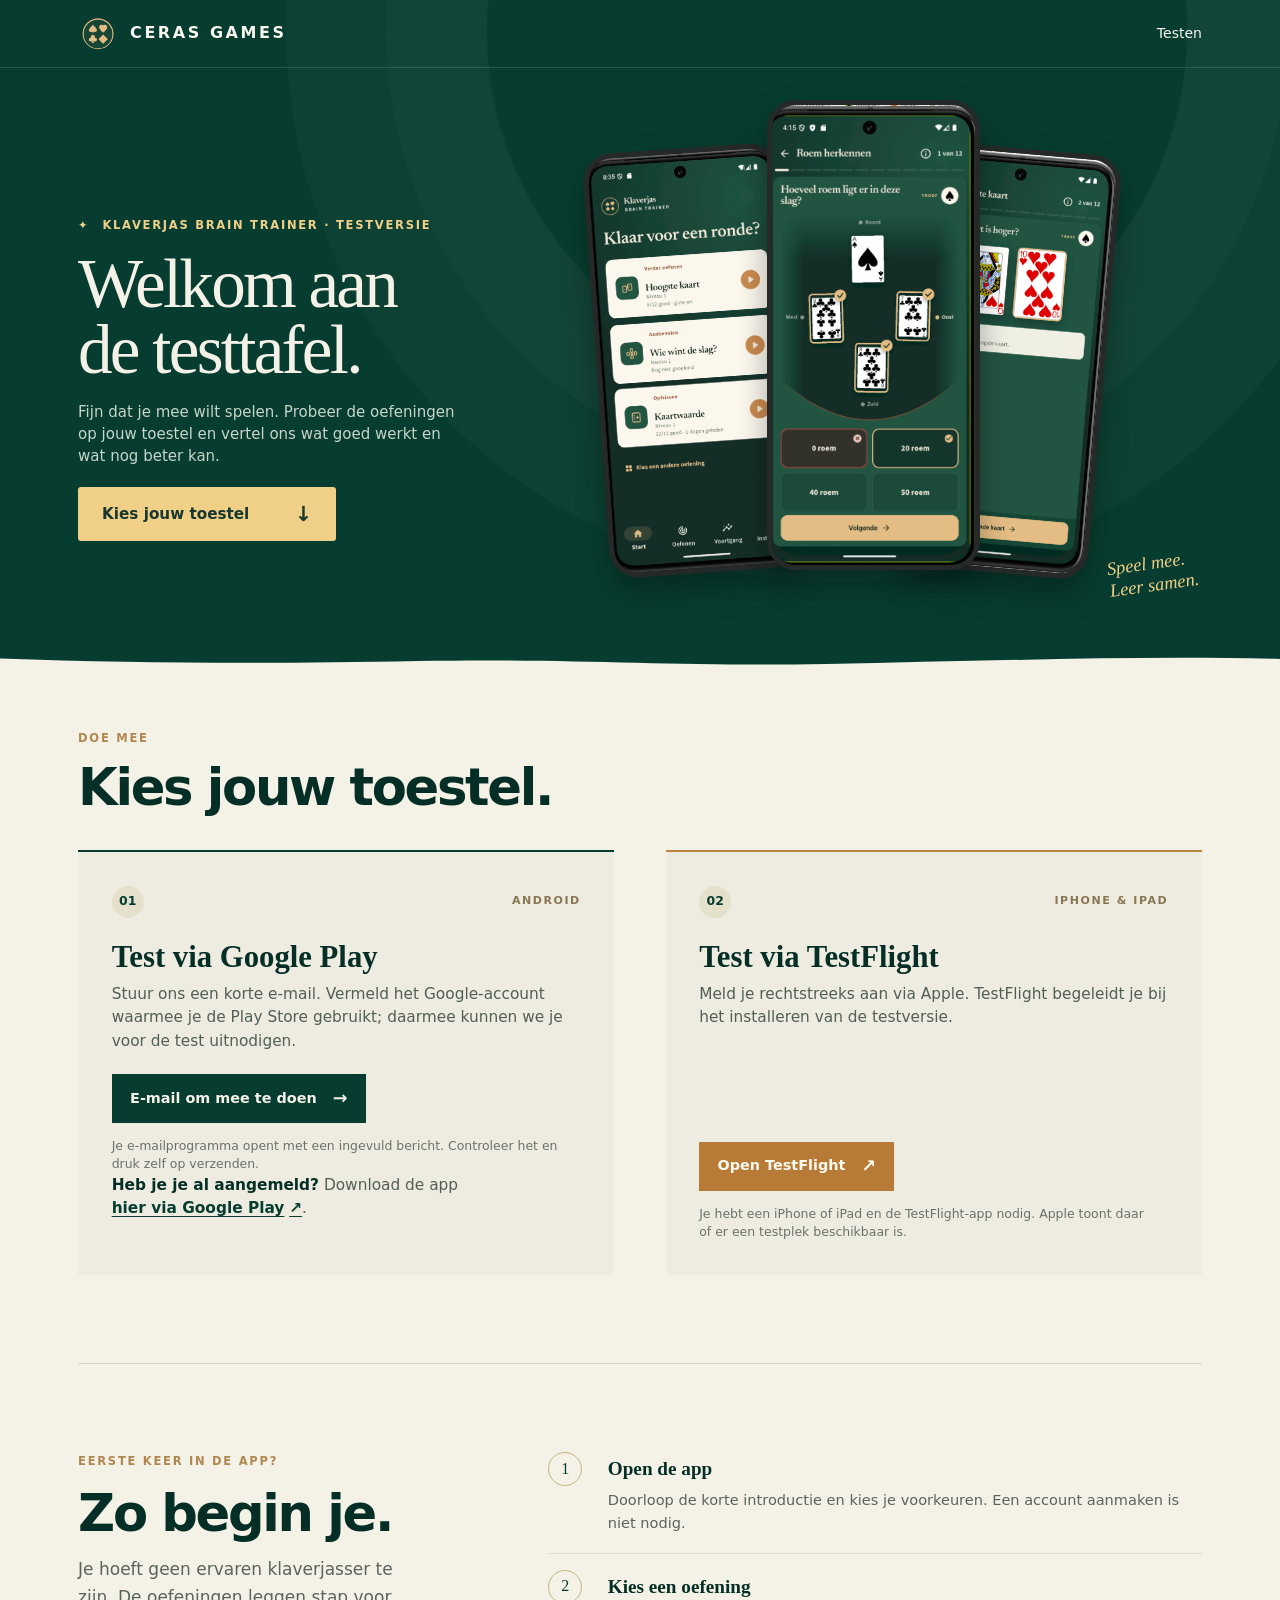
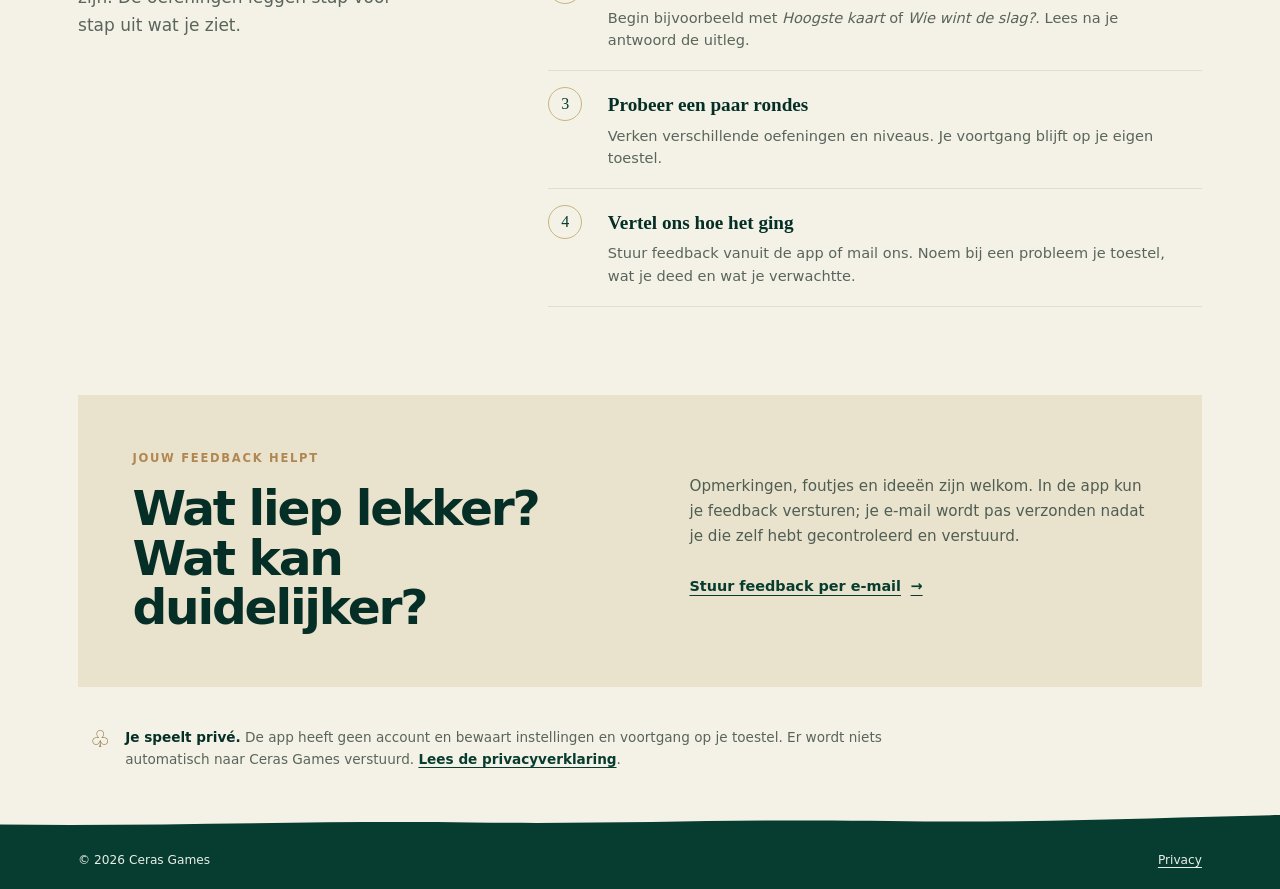
==== testen/index.html @ 7da85ebc "Remove dead Games links and blend header mark" ====
<!doctype html>
<html lang="nl">
  <head>
    <meta charset="utf-8">
    <meta name="viewport" content="width=device-width, initial-scale=1">
    <meta name="description" content="Welkom bij de test van Klaverjas Brain Trainer. Meld je aan voor Android via e-mail of doe mee via TestFlight op iPhone en iPad.">
    <meta name="theme-color" content="#073d30">
    <title>Test mee — Klaverjas Brain Trainer | Ceras Games</title>
    <link rel="icon" type="image/png" sizes="512x512" href="../assets/app-icon.png">
    <link rel="apple-touch-icon" href="../assets/app-icon.png">
    <link rel="stylesheet" href="../styles.css">
    <link rel="stylesheet" href="testen.css">
  </head>
  <body>
    <header class="header">
      <a class="brand" href="../index.html#top" aria-label="Ceras Games, home"><img src="../assets/app-icon.png" width="40" height="40" alt=""><span>CERAS GAMES</span></a>
      <nav aria-label="Hoofdnavigatie">
        <a href="../index.html#nieuws" hidden>Nieuws</a>
        <a href="index.html" aria-current="page">Testen</a>
      </nav>
    </header>
    <main class="tester-main">
      <section class="tester-hero" aria-labelledby="test-title">
        <div class="tester-hero-copy">
          <p class="tester-kicker"><span aria-hidden="true">✦</span> KLAVERJAS BRAIN TRAINER · TESTVERSIE</p>
          <h1 id="test-title">Welkom aan<br>de testtafel.</h1>
          <p class="tester-lead">Fijn dat je mee wilt spelen. Probeer de oefeningen op jouw toestel en vertel ons wat goed werkt en wat nog beter kan.</p>
          <a class="tester-scroll" href="#aanmelden">Kies jouw toestel <span aria-hidden="true">↓</span></a>
        </div>
        <div class="tester-art" aria-hidden="true">
          <figure class="tester-screen tester-screen-start"><img src="../assets/klaverjas-startscherm.png" alt=""></figure>
          <figure class="tester-screen tester-screen-cards"><img src="../assets/klaverjas-kaartoefening.png" alt=""></figure>
          <figure class="tester-screen tester-screen-quiz"><img src="../assets/klaverjas-oefening.png" alt=""></figure>
          <p class="tester-note">Speel mee.<br>Leer samen.</p>
        </div>
      </section>

      <section class="tester-join" id="aanmelden" aria-labelledby="join-title">
        <div class="tester-section-heading">
          <p class="tester-eyebrow">DOE MEE</p>
          <h2 id="join-title">Kies jouw toestel.</h2>
        </div>
        <div class="join-options">
          <article class="join-option android-option">
            <div class="option-topline"><span class="option-index">01</span><span class="option-platform">ANDROID</span></div>
            <h3>Test via Google Play</h3>
            <p>Stuur ons een korte e-mail. Vermeld het Google-account waarmee je de Play Store gebruikt; daarmee kunnen we je voor de test uitnodigen.</p>
            <a class="option-button" href="mailto:info@cerasgames.com?subject=Aanmelden%20Android-test%20Klaverjas%20Brain%20Trainer&amp;body=Hoi%20Ceras%20Games%2C%0D%0A%0D%0AIk%20wil%20me%20aanmelden%20voor%20de%20Android-test%20van%20Klaverjas%20Brain%20Trainer.%0D%0A%0D%0AE-mailadres%20van%20mijn%20Google%20Play-account%3A%20%0D%0AToestel%20(optioneel)%3A%20%0D%0A%0D%0AGroet%2C">E-mail om mee te doen <span aria-hidden="true">→</span></a>
            <p class="option-footnote">Je e-mailprogramma opent met een ingevuld bericht. Controleer het en druk zelf op verzenden.</p>
            <p class="option-download"><strong>Heb je je al aangemeld?</strong> Download de app <a href="https://play.google.com/store/apps/details?id=com.cerasgames.klaverjasbraintrainer" target="_blank" rel="noopener noreferrer">hier via Google Play <span aria-hidden="true">↗</span></a>.</p>
          </article>
          <article class="join-option apple-option">
            <div class="option-topline"><span class="option-index">02</span><span class="option-platform">IPHONE &amp; IPAD</span></div>
            <h3>Test via TestFlight</h3>
            <p>Meld je rechtstreeks aan via Apple. TestFlight begeleidt je bij het installeren van de testversie.</p>
            <a class="option-button" href="https://testflight.apple.com/join/pzFWkw8M" target="_blank" rel="noopener noreferrer">Open TestFlight <span aria-hidden="true">↗</span></a>
            <p class="option-footnote">Je hebt een iPhone of iPad en de TestFlight-app nodig. Apple toont daar of er een testplek beschikbaar is.</p>
          </article>
        </div>
      </section>

      <section class="tester-onboarding" aria-labelledby="onboarding-title">
        <div class="onboarding-intro">
          <p class="tester-eyebrow">EERSTE KEER IN DE APP?</p>
          <h2 id="onboarding-title">Zo begin je.</h2>
          <p>Je hoeft geen ervaren klaverjasser te zijn. De oefeningen leggen stap voor stap uit wat je ziet.</p>
        </div>
        <ol class="onboarding-steps">
          <li><span>1</span><div><h3>Open de app</h3><p>Doorloop de korte introductie en kies je voorkeuren. Een account aanmaken is niet nodig.</p></div></li>
          <li><span>2</span><div><h3>Kies een oefening</h3><p>Begin bijvoorbeeld met <em>Hoogste kaart</em> of <em>Wie wint de slag?</em>. Lees na je antwoord de uitleg.</p></div></li>
          <li><span>3</span><div><h3>Probeer een paar rondes</h3><p>Verken verschillende oefeningen en niveaus. Je voortgang blijft op je eigen toestel.</p></div></li>
          <li><span>4</span><div><h3>Vertel ons hoe het ging</h3><p>Stuur feedback vanuit de app of mail ons. Noem bij een probleem je toestel, wat je deed en wat je verwachtte.</p></div></li>
        </ol>
      </section>

      <section class="tester-feedback" aria-labelledby="feedback-title">
        <div>
          <p class="tester-eyebrow">JOUW FEEDBACK HELPT</p>
          <h2 id="feedback-title">Wat liep lekker?<br>Wat kan duidelijker?</h2>
        </div>
        <div class="feedback-copy">
          <p>Opmerkingen, foutjes en ideeën zijn welkom. In de app kun je feedback versturen; je e-mail wordt pas verzonden nadat je die zelf hebt gecontroleerd en verstuurd.</p>
          <a class="feedback-link" href="mailto:info@cerasgames.com?subject=Feedback%20test%20Klaverjas%20Brain%20Trainer&amp;body=Hoi%20Ceras%20Games%2C%0D%0A%0D%0AIk%20heb%20de%20testversie%20geprobeerd.%0D%0A%0D%0ADit%20ging%20goed%3A%20%0D%0ADit%20kan%20duidelijker%3A%20%0D%0AToestel%20en%20versie%20(optioneel)%3A%20%0D%0A%0D%0AGroet%2C">Stuur feedback per e-mail <span aria-hidden="true">→</span></a>
        </div>
      </section>

      <aside class="tester-privacy">
        <span aria-hidden="true">♧</span>
        <p><strong>Je speelt privé.</strong> De app heeft geen account en bewaart instellingen en voortgang op je toestel. Er wordt niets automatisch naar Ceras Games verstuurd. <a href="../privacy.html">Lees de privacyverklaring</a>.</p>
      </aside>
    </main>
    <footer><p>© <span id="year">2026</span> Ceras Games</p><a href="../privacy.html">Privacy</a></footer>
    <script>document.getElementById('year').textContent = new Date().getFullYear();</script>
  </body>
</html>
---- styles.css ----
:root {
  color-scheme: light;
  --ink: #192820;
  --green: #244d3b;
  --paper: #f7f6f0;
  --surface: #efeee6;
  --line: #d8d9cf;
  --content: 1100px;
  --gutter: clamp(1.25rem, 5vw, 3rem);
}
* { box-sizing: border-box; }
html { scroll-behavior: smooth; scroll-padding-top: 2rem; }
body { margin: 0; background: var(--paper); color: var(--ink); font-family: "Aptos", "Segoe UI", system-ui, sans-serif; font-size: 17px; line-height: 1.65; -webkit-font-smoothing: antialiased; }
a { color: inherit; }
a:focus-visible { outline: 2px solid var(--green); outline-offset: 5px; border-radius: 2px; }
.site-header, main, footer { width: min(100%, var(--content)); margin-inline: auto; padding-inline: var(--gutter); }
.site-nav { min-height: 76px; display: flex; align-items: center; justify-content: space-between; gap: 1rem; border-bottom: 1px solid var(--line); }
.wordmark { color: var(--green); font-size: .84rem; font-weight: 750; letter-spacing: .16em; text-decoration: none; white-space: nowrap; }
.nav-links { display: flex; align-items: center; gap: clamp(1.2rem, 4vw, 2.5rem); }
.nav-link { color: var(--ink); font-size: .93rem; font-weight: 550; text-decoration: none; text-underline-offset: .3em; }
.nav-link:hover, footer a:hover { color: var(--green); text-decoration: underline; }
.game { min-height: 590px; display: grid; grid-template-columns: minmax(0, .9fr) minmax(320px, 1.1fr); align-items: center; gap: clamp(2.5rem, 7vw, 5.5rem); padding-block: clamp(4rem, 8vw, 6.5rem); border-bottom: 1px solid var(--line); }
.game-copy { max-width: 490px; }
.game-kicker, .status, footer, .outlook > p { font-size: .76rem; font-weight: 700; letter-spacing: .09em; }
.game-kicker { margin: 0 0 1.2rem; color: var(--green); text-transform: uppercase; }
.intro { margin: 0 0 1.25rem; color: var(--green); text-transform: uppercase; }
h1, h2 { margin: 0; font-weight: 560; line-height: 1.03; letter-spacing: -.035em; text-wrap: balance; }
h1 { max-width: 12ch; font-size: clamp(3rem, 5.9vw, 5.2rem); }
.lead { max-width: 39rem; margin: 1.65rem 0 1.5rem; font-size: clamp(1.05rem, 1.7vw, 1.2rem); line-height: 1.7; }
.game-lead { max-width: 31rem; margin: 1.45rem 0 1rem; font-size: clamp(1.08rem, 1.7vw, 1.25rem); line-height: 1.6; }
.text-link, .game-link { display: inline-flex; align-items: center; gap: .55rem; min-height: 44px; color: var(--green); font-weight: 650; text-decoration-thickness: 1px; text-underline-offset: .3em; }
.text-link span, .game-link span { font-size: 1.2em; transition: transform .18s ease; }
.text-link:hover span, .game-link:hover span { transform: translateX(3px); }
.suits { position: relative; width: min(100%, 280px); aspect-ratio: 1; justify-self: end; }
.suits span { position: absolute; color: var(--green); font-size: clamp(4rem, 8vw, 6.4rem); line-height: 1; }
.suits span:nth-child(1) { top: 7%; left: 8%; transform: rotate(-12deg); }
.suits span:nth-child(2) { top: 18%; right: 5%; color: #9b5b53; transform: rotate(9deg); }
.suits span:nth-child(3) { bottom: 9%; left: 21%; transform: rotate(8deg); }
.suits span:nth-child(4) { right: 13%; bottom: 4%; color: #9b5b53; transform: rotate(-10deg); }
.game .status { max-width: 38rem; margin: 0; color: #4c5b50; font-weight: 500; letter-spacing: 0; line-height: 1.65; }
.game-link { margin-top: .4rem; font-size: .95rem; }
.app-placeholder { position: relative; display: grid; min-height: 390px; place-content: center; justify-items: center; gap: 1rem; margin: 0; overflow: hidden; border: 1px solid #d1d7cd; background: #eeeee6; text-align: center; }
.app-placeholder::before { position: absolute; inset: 14px; border: 1px solid #dfe1d8; content: ""; pointer-events: none; }
.placeholder-mark { color: var(--green); font-size: 3rem; line-height: 1; }
.app-placeholder figcaption { display: grid; gap: .2rem; font-size: 1rem; font-weight: 650; }
.placeholder-caption { color: #59655c; font-size: .85rem; font-weight: 450; }
.studio { display: grid; grid-template-columns: minmax(140px, .6fr) minmax(0, 1.4fr); gap: 2rem; align-items: baseline; padding-block: clamp(3.5rem, 7vw, 5.5rem); border-bottom: 1px solid var(--line); }
.studio h2 { color: var(--green); font-size: 1rem; letter-spacing: .08em; }
.studio p { max-width: 44rem; margin: 0; }
.outlook { max-width: 700px; padding-block: clamp(4.5rem, 10vw, 7.5rem); }
.outlook > p { margin: 0 0 .9rem; color: var(--green); }
.outlook h2 { font-size: clamp(2.3rem, 5vw, 4.2rem); }
.test-page { min-height: min(70svh, 620px); display: flex; flex-direction: column; align-items: flex-start; justify-content: center; padding-block: clamp(5rem, 12vw, 8rem); }
.test-page h1 { max-width: 12ch; }
.test-page .lead { max-width: 39rem; }
footer { display: flex; justify-content: space-between; gap: 1rem; padding-block: 1.25rem; border-top: 1px solid var(--line); color: #596158; font-size: .78rem; }
footer p { margin: 0; }
footer a { text-underline-offset: .25em; }
@media (max-width: 720px) {
  .site-nav { min-height: 68px; }
  .game { min-height: auto; grid-template-columns: 1fr; gap: 2.25rem; padding-block: 3.5rem; }
  h1 { font-size: clamp(2.8rem, 11vw, 4.4rem); }
  .app-placeholder { min-height: min(72vw, 340px); }
  .studio { grid-template-columns: 1fr; gap: .75rem; }
}
@media (max-width: 390px) {
  body { font-size: 16px; }
  .site-nav { align-items: center; }
  .wordmark { font-size: .75rem; letter-spacing: .12em; }
  .nav-links { gap: 1rem; }
  .game { padding-block: 3rem; }
  h1 { font-size: clamp(2.55rem, 12vw, 3.35rem); }
}
@media (prefers-reduced-motion: reduce) {
  *, *::before, *::after { scroll-behavior: auto !important; transition-duration: .01ms !important; }
}
/* Supporting pages */
.privacy-page {
  max-width: 800px;
  padding-block: clamp(3.5rem, 8vw, 6rem) clamp(4rem, 8vw, 6rem);
}
.privacy-page h1 { max-width: none; font-size: clamp(3rem, 7vw, 5rem); }
.privacy-intro { max-width: 42rem; margin: 1.5rem 0 0; font-size: 1.12rem; }
.privacy-page section { margin-top: clamp(2.5rem, 6vw, 4rem); }
.privacy-page h2 { margin-bottom: .8rem; font-size: clamp(1.55rem, 3.5vw, 2rem); }
.privacy-page section p { max-width: 42rem; margin: .7rem 0; }
.notice { max-width: 42rem; margin-top: 2rem; padding: 1rem 1.2rem; border: 1px solid var(--line); border-radius: 4px; background: var(--surface); font-size: .95rem; }
.privacy-updated { color: #596158; font-size: .9rem; }

/* Game-first homepage */
:root { color-scheme: light; --forest: #073d30; --forest-deep: #052f26; --cream: #f3efdf; --gold: #e7bd78; --muted: #c5d3c8; --gutter: clamp(1.25rem, 5vw, 5.5rem); }
body { background: var(--cream); color: var(--forest-deep); }
.site-header { position: absolute; z-index: 5; inset: 0 0 auto; width: 100%; max-width: none; padding-inline: var(--gutter); color: var(--cream); }
main { width: 100%; max-width: none; padding-inline: 0; }
.site-nav { height: 76px; min-height: 0; border: 0; border-bottom: 1px solid rgb(243 239 223 / 14%); }
.wordmark { display: inline-flex; align-items: center; gap: .72rem; color: var(--cream); font-size: .86rem; font-weight: 760; letter-spacing: .13em; text-decoration: none; white-space: nowrap; }
.wordmark img { display: block; width: 44px; height: 44px; flex: 0 0 auto; border-radius: 11px; }
.nav-links { display: flex; align-items: center; gap: clamp(1.25rem, 2.8vw, 2.5rem); }
.nav-link { color: var(--cream); font-size: .81rem; font-weight: 650; letter-spacing: .04em; transition: color .18s ease; }
.nav-link:hover { color: var(--gold); text-decoration: none; }
.home a:focus-visible { outline-color: var(--gold); }
.game { position: relative; width: 100%; max-width: none; min-height: min(850px, 100svh); grid-template-columns: minmax(0, 1.3fr) minmax(335px, .7fr); align-items: end; gap: 0; overflow: hidden; padding: 6.2rem var(--gutter) 4.25rem; border: 0; background: var(--forest); color: var(--cream); clip-path: polygon(0 0, 100% 0, 100% calc(100% - 18px), 0 100%); }
.game::before { position: absolute; inset: auto -6% -31% 28%; height: 72%; border: 1px solid rgb(231 189 120 / 12%); border-radius: 50%; content: ""; pointer-events: none; }
.game-art { position: relative; z-index: 1; align-self: center; justify-self: start; width: min(67vw, 890px); height: min(76svh, 700px); min-height: 500px; margin-left: clamp(-6rem, -5vw, -2rem); }
.screen { position: absolute; margin: 0; overflow: hidden; border-radius: 30px; box-shadow: 0 30px 75px rgb(0 0 0 / 28%); }
.screen img { display: block; width: 100%; height: auto; mix-blend-mode: multiply; }
.screen-home { z-index: 1; width: 37%; left: 0; top: 12%; transform: rotate(-7deg); }
.screen-cards { z-index: 2; width: 38%; right: 14%; top: 7%; transform: rotate(6deg); }
.screen-quiz { z-index: 3; width: 41%; left: 28%; top: 0; transform: rotate(-1deg); }
.game-copy { position: relative; z-index: 2; align-self: center; max-width: 470px; padding-bottom: 0; transform: translateY(1.25rem); }
h1, h2 { margin: 0; font-weight: 560; line-height: 1.02; letter-spacing: -.045em; text-wrap: balance; }
h1 { max-width: none; font-size: clamp(3rem, 4.8vw, 4.75rem); line-height: 1.04; }
.game-lead { max-width: 24rem; margin: 1rem 0 1.4rem; color: var(--muted); font-size: clamp(1.08rem, 1.8vw, 1.35rem); line-height: 1.5; }
.game-link { min-height: 54px; display: inline-flex; align-items: center; gap: 1.35rem; margin-top: 0; padding: 0 1.45rem; background: var(--gold); color: var(--forest-deep); font-size: .95rem; font-weight: 720; text-decoration: none; transition: background-color .2s, gap .2s; }
.game-link:hover { gap: 1.75rem; background: #f1ce91; }
.game-link span { font-size: 1.3rem; }
.game .status { max-width: 28rem; margin: 1.1rem 0 0; color: #adbfaf; font-size: .8rem; font-weight: 450; letter-spacing: 0; line-height: 1.55; }
.studio { max-width: 1120px; grid-template-columns: minmax(0, .3fr) minmax(0, .7fr); gap: clamp(2.25rem, 5vw, 4rem); align-items: start; margin-inline: auto; padding: 76px var(--gutter) 80px; border: 0; background: var(--cream); }
.studio-wordmark { padding-top: .15rem; color: var(--forest-deep); font-size: 1.12rem; font-weight: 760; letter-spacing: .12em; }
.studio-copy { max-width: 44rem; }
.studio-copy > p { margin: 0; color: #52645a; font-size: 1.02rem; line-height: 1.55; }
.studio-copy > .studio-outlook { margin-top: .65rem; color: #7a837b; font-size: .84rem; line-height: 1.5; }
.news { background: #eae4d2; }
.news-inner { max-width: 1120px; margin-inline: auto; padding: 3.8rem var(--gutter) 4.2rem; }
.news h2 { margin-bottom: 1.8rem; color: var(--forest-deep); font-size: clamp(2rem, 3.2vw, 2.8rem); letter-spacing: -.04em; }
.news-grid { display: grid; grid-template-columns: repeat(3, minmax(0, 1fr)); gap: clamp(1.25rem, 2.6vw, 2.25rem); }
.news-item { min-width: 0; }
.news-item img { display: block; width: 100%; height: clamp(190px, 20vw, 240px); margin-bottom: 1rem; border-radius: 10px; object-fit: cover; object-position: center 48%; }
.news-type { margin: 0 0 .45rem; color: #8d6332; font-size: .68rem; font-weight: 720; letter-spacing: .12em; text-transform: uppercase; }
.news-item h3 { margin: 0; color: var(--forest-deep); font-size: clamp(1.2rem, 1.7vw, 1.45rem); line-height: 1.15; letter-spacing: -.025em; }
.news-item > p:last-child { max-width: 34ch; margin: .5rem 0 0; color: #52645a; font-size: .91rem; line-height: 1.5; }
footer { width: 100%; max-width: none; padding: .8rem var(--gutter); border: 0; border-top: 1px solid #d1ccbb; background: #eae4d2; color: #52645a; font-size: .76rem; font-weight: 500; letter-spacing: 0; }
footer p { margin: 0; }
.footer-links { display: flex; align-items: center; gap: 1.35rem; }
.footer-links a { color: inherit; font-weight: 500; text-decoration: none; text-underline-offset: .25em; transition: color .18s ease; }
.footer-links a:hover { color: var(--forest-deep); text-decoration: underline; }
@media (min-width: 1600px) { .game { padding-inline: max(var(--gutter), calc((100vw - 1440px) / 2)); } }
@media (max-width: 900px) {
  .site-nav { height: 66px; min-height: 0; }
  .game { min-height: auto; grid-template-columns: 1fr; align-items: start; gap: 0; padding: 5.2rem 0 1.8rem; }
  .game-copy { order: 0; width: 100%; max-width: 580px; justify-self: center; padding: .35rem var(--gutter) 0; transform: none; }
  h1 { font-size: clamp(2.8rem, 9.8vw, 4.25rem); }
  .game-lead { margin: .7rem 0 1rem; }
  .game .status { max-width: 33rem; margin-top: .8rem; }
  .game-art { order: 1; width: min(100%, 580px); height: min(105vw, 550px); min-height: 350px; margin: .5rem auto 0; transform: none; }
  .screen { border-radius: 22px; box-shadow: 0 19px 44px rgb(0 0 0 / 30%); }
  .screen-home { width: 39%; left: 1%; top: 10%; }
  .screen-cards { width: 39%; right: 1%; top: 8%; }
  .screen-quiz { width: 44%; left: 28%; top: 0; }
  .studio { grid-template-columns: 1fr; gap: .8rem; padding-block: 2.6rem 2.2rem; }
  .studio-wordmark { font-size: 1rem; }
  .news-inner { padding-block: 2.8rem 3rem; }
  .news h2 { margin-bottom: 1.35rem; }
  .news-grid { grid-template-columns: 1fr; gap: 1.3rem; }
  .news-item { display: grid; grid-template-columns: minmax(100px, .72fr) minmax(0, 1fr); column-gap: 1rem; align-content: center; row-gap: .3rem; }
  .news-item img { grid-column: 1; grid-row: 1 / span 3; width: 100%; height: 112px; aspect-ratio: 1; margin: 0; border-radius: 8px; }
  .news-type, .news-item h3, .news-item > p:last-child { grid-column: 2; }
  .news-item h3 { font-size: 1.15rem; }
  .news-item > p:last-child { margin-top: .15rem; font-size: .85rem; }
  .game::before { inset: auto -25% -10% 0; height: 47%; }
}
@media (max-width: 390px) {
  .wordmark { gap: .55rem; font-size: .73rem; letter-spacing: .1em; }
  .wordmark img { width: 36px; height: 36px; border-radius: 9px; }
  .nav-links { gap: 1rem; }
  .nav-link { font-size: .75rem; }
  .game-art { min-height: 320px; }
  .screen { border-radius: 17px; }
  h1 { font-size: clamp(2.55rem, 10vw, 3rem); }
}
body:not(.home) .site-header { position: relative; background: var(--cream); color: var(--forest-deep); }
body:not(.home) .site-nav { border-color: #d7d8cc; }
body:not(.home) .wordmark, body:not(.home) .nav-link { color: var(--forest-deep); }
body:not(.home) main { max-width: 1100px; margin-inline: auto; padding-inline: var(--gutter); }
body:not(.home) footer { background: var(--cream); }
---- testen/testen.css ----
:root {
  --test-green: #073d30;
  --test-deep: #052f26;
  --test-cream: #f4f1e6;
  --test-paper: #f8f6ed;
  --test-gold: #f0cf87;
  --test-muted: #c7d4c9;
}

body:not(.home) .site-header { width: 100%; max-width: none; padding-inline: clamp(1.25rem, 5vw, 5.5rem); background: var(--test-green); color: var(--test-cream); }
body:not(.home) .site-nav { max-width: 1440px; margin-inline: auto; border-color: rgb(243 239 223 / 16%); }
body:not(.home) .wordmark, body:not(.home) .nav-link { color: var(--test-cream); }
body:not(.home) .nav-link[aria-current="page"] { color: var(--test-gold); }
body:not(.home) main.tester-main { max-width: 100%; padding: 0; }
.tester-hero { position: relative; display: grid; min-height: 540px; grid-template-columns: minmax(0, 1fr) minmax(280px, .8fr); align-items: center; overflow: hidden; padding: clamp(3.8rem, 8vw, 6.5rem) max(var(--gutter), calc((100vw - 1100px) / 2)); background: var(--test-green); color: var(--test-cream); }
.tester-hero::before { position: absolute; right: 5%; bottom: -64%; width: min(65vw, 760px); aspect-ratio: 1; border: 1px solid rgb(231 189 120 / 16%); border-radius: 50%; box-shadow: 0 0 0 45px rgb(231 189 120 / 3%), 0 0 0 110px rgb(231 189 120 / 2%); content: ""; }
.tester-hero-copy { position: relative; z-index: 2; max-width: 620px; }
.tester-kicker, .tester-eyebrow { margin: 0 0 1rem; color: #b18751; font-size: .72rem; font-weight: 750; letter-spacing: .15em; }
.tester-kicker { color: var(--test-gold); }
.tester-kicker span { margin-right: .45rem; }
.tester-hero h1 { max-width: none; font-size: clamp(3.5rem, 7vw, 6.2rem); line-height: .97; }
.tester-lead { max-width: 33rem; margin: 1.5rem 0 1.1rem; color: var(--test-muted); font-size: clamp(1.05rem, 1.7vw, 1.2rem); line-height: 1.6; }
.tester-scroll { display: inline-flex; min-height: 44px; align-items: center; gap: .7rem; color: var(--test-gold); font-size: .9rem; font-weight: 700; text-decoration: none; }
.tester-scroll span { display: grid; width: 27px; height: 27px; place-items: center; border: 1px solid rgb(231 189 120 / 50%); border-radius: 50%; transition: transform .2s ease; }
.tester-scroll:hover span { transform: translateY(3px); }
.tester-art { position: relative; z-index: 1; min-height: 345px; }
.tester-orbit { position: absolute; top: 50%; left: 48%; width: 300px; aspect-ratio: 1; border: 1px solid rgb(243 239 223 / 15%); border-radius: 50%; transform: translate(-50%, -50%); }
.orbit-two { width: 390px; border-color: rgb(231 189 120 / 13%); }
.tester-playing-card { position: absolute; top: 50%; left: 49%; display: flex; width: 150px; height: 218px; flex-direction: column; justify-content: space-between; padding: 16px; border: 1px solid rgb(7 61 48 / 18%); border-radius: 8px; background: var(--test-cream); box-shadow: 0 24px 55px rgb(0 0 0 / 24%); color: var(--test-green); }
.card-back { align-items: center; justify-content: center; background: #d8bd84; transform: translate(-65%, -44%) rotate(-15deg); }
.card-back::after { position: absolute; inset: 8px; border: 1px solid rgb(7 61 48 / 25%); border-radius: 4px; content: ""; }
.card-back span { font-size: 5rem; }
.card-front { z-index: 1; transform: translate(-25%, -56%) rotate(9deg); }
.card-front small { font-size: .47rem; font-weight: 800; letter-spacing: .15em; }
.card-front b { align-self: center; color: #a64539; font-size: 5rem; font-weight: 500; }
.card-front span { align-self: flex-end; color: #a64539; font-size: 1.5rem; transform: rotate(180deg); }
.tester-note { position: absolute; right: -1rem; bottom: 1.8rem; margin: 0; color: var(--test-gold); font-family: Georgia, serif; font-size: 1.15rem; font-style: italic; line-height: 1.2; transform: rotate(-8deg); }
.tester-join, .tester-onboarding, .tester-feedback, .tester-privacy { width: min(100% - 2 * var(--gutter), 1100px); margin-inline: auto; }
.tester-join { padding-block: clamp(3.5rem, 7vw, 5.5rem); }
.tester-section-heading { display: grid; grid-template-columns: minmax(0, .9fr) minmax(0, 1.1fr); column-gap: 3rem; align-items: end; }
.tester-section-heading .tester-eyebrow { grid-column: 1 / -1; margin-bottom: .8rem; }
.tester-section-heading h2, .onboarding-intro h2, .tester-feedback h2 { color: var(--test-deep); font-size: clamp(2.25rem, 4vw, 3.6rem); }
.tester-section-heading > p:last-child { max-width: 27rem; margin: 0 0 .25rem; color: #59655c; }
.join-options { display: grid; grid-template-columns: repeat(2, minmax(0, 1fr)); gap: clamp(1.5rem, 4vw, 4rem); margin-top: 2.3rem; }
.join-option { display: flex; min-height: 330px; flex-direction: column; align-items: flex-start; padding: clamp(1.4rem, 3vw, 2.1rem); border-top: 2px solid var(--test-green); background: #eeece1; }
.apple-option { border-color: #bb8544; }
.option-topline { display: flex; width: 100%; justify-content: space-between; align-items: center; color: #8a7654; font-size: .69rem; font-weight: 750; letter-spacing: .14em; }
.option-index { display: grid; width: 32px; height: 32px; place-items: center; border-radius: 50%; background: #e5e0cb; color: var(--test-green); font-size: .78rem; letter-spacing: 0; }
.join-option h3 { margin: 1.45rem 0 .5rem; color: var(--test-deep); font-family: Georgia, "Times New Roman", serif; font-size: clamp(1.45rem, 2.4vw, 2rem); line-height: 1.1; }
.join-option > p:not(.option-footnote) { max-width: 31rem; margin: 0 0 1.25rem; color: #515f55; font-size: .96rem; line-height: 1.55; }
.option-button { display: inline-flex; min-height: 49px; align-items: center; justify-content: space-between; gap: 1rem; margin-top: auto; padding: 0 1.15rem; background: var(--test-green); color: var(--test-cream); font-size: .9rem; font-weight: 720; text-decoration: none; transition: gap .2s ease, background .2s ease; }
.option-button:hover { gap: 1.4rem; background: var(--test-deep); }
.apple-option .option-button { background: #b77b37; color: #fffaf0; }
.option-button span { font-size: 1.1rem; }
.option-footnote { max-width: 28rem; margin: .9rem 0 0; color: #69736a; font-size: .78rem; line-height: 1.45; }
.option-download { margin: .85rem 0 0; color: #515f55; font-size: .85rem; line-height: 1.5; }
.option-download strong { color: var(--test-deep); }
.option-download a { display: inline-flex; align-items: center; gap: .3rem; color: var(--test-green); font-weight: 750; text-underline-offset: .2em; }
.tester-onboarding { display: grid; grid-template-columns: minmax(230px, .72fr) minmax(0, 1.28fr); gap: clamp(2.5rem, 8vw, 7rem); padding-block: clamp(3.3rem, 7vw, 5.5rem); border-top: 1px solid #d7d5c8; }
.onboarding-intro h2 { margin-bottom: 1rem; }
.onboarding-intro > p:last-child { max-width: 20rem; margin: 0; color: #59655c; }
.onboarding-steps { display: grid; gap: 0; margin: 0; padding: 0; list-style: none; counter-reset: steps; }
.onboarding-steps li { display: grid; grid-template-columns: 42px minmax(0, 1fr); gap: 1.1rem; padding: 1rem 0 1.15rem; border-bottom: 1px solid #deddd3; }
.onboarding-steps li:first-child { padding-top: 0; }
.onboarding-steps li > span { display: grid; width: 34px; height: 34px; place-items: center; border: 1px solid #c8b47e; border-radius: 50%; color: var(--test-green); font-family: Georgia, serif; font-size: 1rem; }
.onboarding-steps h3 { margin: .1rem 0 .25rem; color: var(--test-deep); font-family: Georgia, "Times New Roman", serif; font-size: 1.2rem; }
.onboarding-steps p { max-width: 36rem; margin: 0; color: #59655c; font-size: .91rem; line-height: 1.55; }
.tester-feedback { display: grid; grid-template-columns: minmax(0, 1fr) minmax(0, .9fr); gap: 3rem; align-items: center; padding: clamp(2rem, 5vw, 3.4rem); background: #e9e2cc; }
.tester-feedback h2 { font-size: clamp(2rem, 3.8vw, 3.1rem); }
.feedback-copy p { max-width: 34rem; margin: 0 0 1rem; color: #4f5e54; font-size: .95rem; }
.feedback-link { display: inline-flex; min-height: 44px; align-items: center; gap: .6rem; color: var(--test-green); font-size: .9rem; font-weight: 750; text-underline-offset: .25em; }
.feedback-link span { transition: transform .2s ease; }
.feedback-link:hover span { transform: translateX(3px); }
.tester-privacy { display: flex; max-width: 1100px; align-items: flex-start; gap: .9rem; padding-block: 2.5rem 3.5rem; color: #59655c; font-size: .85rem; line-height: 1.55; }
.tester-privacy > span { color: #927444; font-size: 1.45rem; line-height: 1; }
.tester-privacy p { max-width: 52rem; margin: 0; }
.tester-privacy strong { color: var(--test-deep); }
.tester-privacy a { color: var(--test-green); font-weight: 650; text-underline-offset: .2em; }
body:not(.home) footer { width: 100%; max-width: none; padding: 1.1rem var(--gutter); background: #e9e2cc; }
body:not(.home) footer > * { width: auto; margin-inline: 0; }

@media (max-width: 760px) {
  .tester-hero { min-height: 0; grid-template-columns: minmax(0, 1fr) minmax(140px, .55fr); padding-block: 4rem 3.5rem; }
  .tester-art { min-height: 250px; transform: scale(.78); transform-origin: center; }
  .tester-playing-card { width: 120px; height: 176px; }
  .tester-note { right: -1.6rem; bottom: -.5rem; font-size: .95rem; }
  .tester-section-heading { grid-template-columns: 1fr; gap: .7rem; }
  .tester-section-heading .tester-eyebrow { grid-column: auto; }
  .tester-section-heading > p:last-child { max-width: 35rem; }
  .tester-onboarding { grid-template-columns: 1fr; gap: 1.8rem; }
  .onboarding-intro > p:last-child { max-width: 32rem; }
}
@media (max-width: 540px) {
  .tester-hero { grid-template-columns: 1fr; padding-top: 3.5rem; }
  .tester-hero h1 { font-size: clamp(3.2rem, 15vw, 4.8rem); }
  .tester-art { position: absolute; right: -3.4rem; bottom: -3rem; width: 225px; min-height: 250px; opacity: .32; transform: scale(.73); transform-origin: right bottom; }
  .tester-hero-copy { z-index: 2; }
  .tester-lead { max-width: 24rem; }
  .join-options { grid-template-columns: 1fr; gap: 1rem; margin-top: 1.6rem; }
  .join-option { min-height: 300px; }
  .tester-feedback { grid-template-columns: 1fr; gap: 1rem; }
}
@media (prefers-reduced-motion: reduce) {
  .tester-scroll span, .option-button, .feedback-link span { transition: none; }
}

/* Keep the tester page on the same visual frame as the homepage. */
body:not(.home) { --gutter: clamp(28px, 6.1vw, 84px); background: #f4f1e6; }
body:not(.home) .header {
  position: absolute;
  z-index: 5;
  top: 0;
  left: 0;
  display: flex;
  width: 100%;
  height: 68px;
  align-items: center;
  justify-content: space-between;
  padding-inline: var(--gutter);
  border-bottom: 1px solid #ffffff20;
  color: #f8f6ec;
}
body:not(.home) .header .brand { display: flex; align-items: center; gap: 12px; color: inherit; font-size: 16px; font-weight: 750; letter-spacing: .16em; text-decoration: none; }
body:not(.home) .header .brand img { display: block; width: 40px; height: 40px; clip-path: circle(39.2% at 50% 50%); object-fit: cover; }
body:not(.home) .header nav { display: flex; gap: 36px; }
body:not(.home) .header nav a { color: inherit; font-size: 14px; text-decoration: none; }
body:not(.home) .header nav a:hover { text-decoration: underline; text-underline-offset: 5px; }
body:not(.home) main.tester-main { --gutter: clamp(28px, 6.1vw, 84px); }
.tester-hero {
  min-height: 630px;
  grid-template-columns: minmax(0, .93fr) minmax(0, 1.2fr);
  gap: 8px;
  padding: 100px max(var(--gutter), calc((100vw - 1320px) / 2)) 35px;
}
.tester-hero::before {
  inset: -320px auto auto 38%;
  width: 700px;
  height: 700px;
  border-color: rgb(255 255 255 / 4%);
  box-shadow: 0 0 0 100px rgb(255 255 255 / 2.5%), 0 0 0 200px rgb(255 255 255 / 1.8%);
}
.tester-hero::after {
  position: absolute;
  z-index: 4;
  right: 0;
  bottom: -1px;
  left: 0;
  height: clamp(20px, 1.55vw, 40px);
  background: url("data:image/svg+xml,%3Csvg xmlns='http://www.w3.org/2000/svg' viewBox='0 0 1440 40' preserveAspectRatio='none'%3E%3Cpath fill='%23f4f1e6' d='M0 15 C160 25 300 26 470 20 C650 14 760 32 930 26 C1110 20 1280 9 1440 16 V40 H0Z'/%3E%3C/svg%3E") center / 100% 100% no-repeat;
  content: "";
  pointer-events: none;
}
.tester-hero-copy { max-width: 480px; padding: 24px 0 2px; }
.tester-hero h1 { font-family: Georgia, "Times New Roman", serif; font-size: clamp(52px, 5.4vw, 76px); font-weight: 500; letter-spacing: -.04em; line-height: .96; }
.tester-lead { max-width: 390px; margin: 17px 0 20px; font-size: 15px; line-height: 1.48; }
.tester-scroll { display: flex; width: 258px; min-height: 54px; align-items: center; justify-content: space-between; gap: 1rem; margin-top: 1.2rem; padding: 0 24px; border-radius: 3px; background: var(--test-gold); color: #18372e; font-size: .95rem; text-decoration: none; }
.tester-scroll span { display: block; width: auto; height: auto; border: 0; border-radius: 0; font-size: 1.3rem; }
.tester-art { width: min(100%, 620px); height: 535px; min-height: 0; justify-self: center; }
.tester-screen { position: absolute; top: 48px; width: 195px; height: 425px; margin: 0; overflow: hidden; border: 5px solid #252a28; border-radius: 29px; background: #111; box-shadow: 0 15px 30px rgb(0 0 0 / 31%); }
.tester-screen img { display: block; width: 100%; height: 100%; object-fit: cover; }
.tester-screen-start { z-index: 1; left: 3%; transform: rotate(-4deg); }
.tester-screen-cards { z-index: 2; right: 15%; transform: rotate(5deg); }
.tester-screen-quiz { z-index: 3; top: 0; left: 30.5%; width: 213px; height: 470px; }
.tester-note { z-index: 4; right: 0; bottom: 2.4rem; }
.tester-join, .tester-onboarding, .tester-feedback, .tester-privacy { width: min(100% - 2 * var(--gutter), 1320px); }
.tester-join { padding-top: 3.7rem; }
body:not(.home) footer { position: relative; width: 100%; max-width: none; padding: 1.2rem var(--gutter); border-top: 5px solid #0a493b; background: #073d30; color: #e9eee7; }
body:not(.home) footer::before {
  position: absolute;
  top: -20px;
  right: 0;
  left: 0;
  height: 20px;
  background: url("data:image/svg+xml,%3Csvg xmlns='http://www.w3.org/2000/svg' viewBox='0 0 1440 40' preserveAspectRatio='none'%3E%3Cpath fill='%23073d30' d='M0 27 C180 31 350 19 530 23 C700 27 840 15 1000 20 C1170 25 1310 12 1440 8 V40 H0Z'/%3E%3C/svg%3E") center / 100% 100% no-repeat;
  content: "";
  pointer-events: none;
}
body:not(.home) footer a { color: #e9eee7; }

@media (max-width: 850px) {
  body:not(.home) .header { height: 66px; }
  .tester-hero { min-height: 0; grid-template-columns: 1fr; gap: 8px; padding: 85px var(--gutter) 35px; }
  .tester-hero-copy { max-width: 600px; padding-top: 15px; }
  .tester-hero h1 { font-size: clamp(48px, 10vw, 68px); }
  .tester-lead { max-width: 480px; }
  .tester-art { position: relative; right: auto; bottom: auto; width: min(100%, 600px); height: 470px; min-height: 470px; justify-self: center; opacity: 1; transform: none; transform-origin: center; }
}
@media (max-width: 560px) {
  body:not(.home) .header { height: 60px; }
  body:not(.home) .header .brand { gap: 9px; font-size: 13px; }
  body:not(.home) .header .brand img { width: 34px; height: 34px; }
  body:not(.home) .header nav { gap: 18px; }
  body:not(.home) .header nav a { font-size: 12px; }
  .tester-hero { padding: 80px var(--gutter) 25px; }
  .tester-hero h1 { font-size: 48px; }
  .tester-lead { font-size: 14px; }
  .tester-scroll { width: 100%; max-width: 260px; }
  .tester-art { position: relative; right: auto; bottom: auto; width: min(100%, 440px); height: 360px; min-height: 360px; margin-top: 8px; opacity: 1; transform: none; transform-origin: center; }
  .tester-screen { top: 28px; width: 143px; height: 290px; border-width: 4px; border-radius: 20px; }
  .tester-screen-start { left: 2%; }
  .tester-screen-cards { right: 2%; }
  .tester-screen-quiz { top: 5px; left: 33%; width: 155px; height: 330px; border-radius: 21px; }
  .tester-note { right: 0; bottom: .5rem; font-size: .85rem; }
}
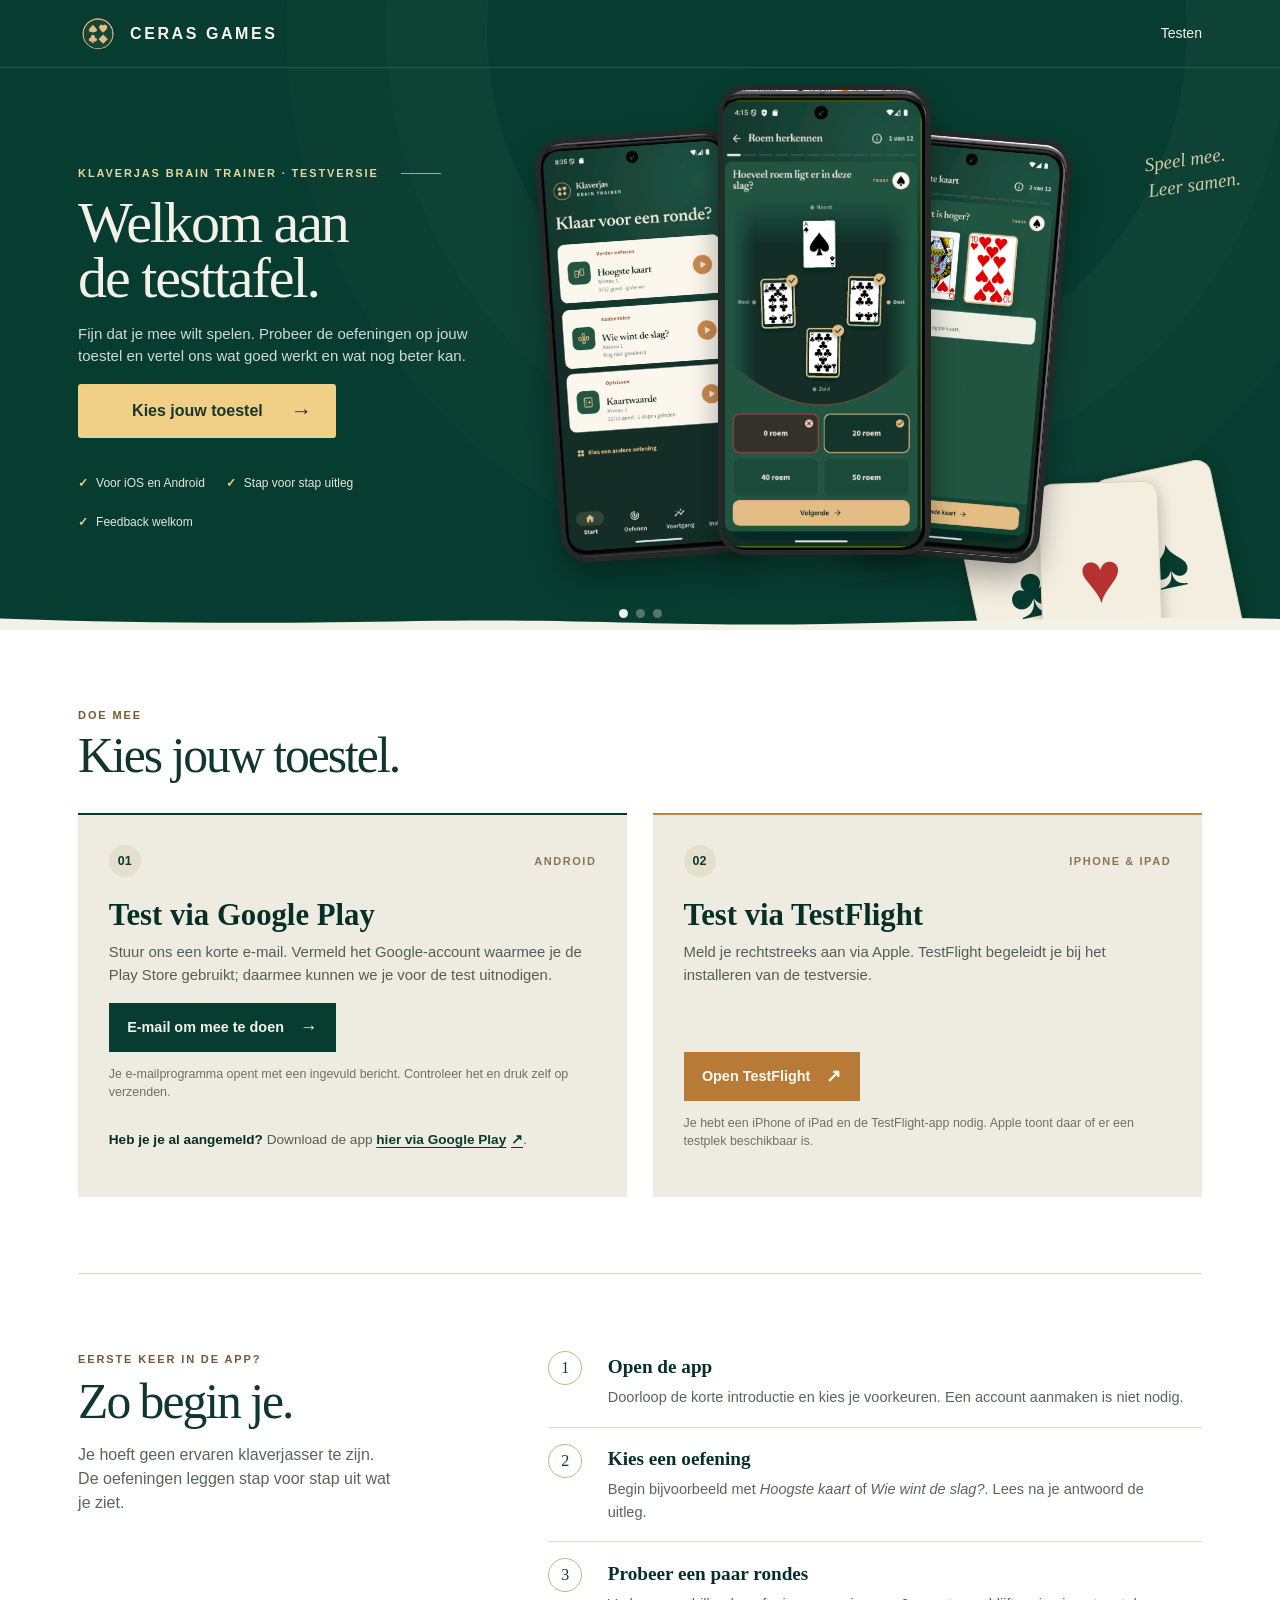
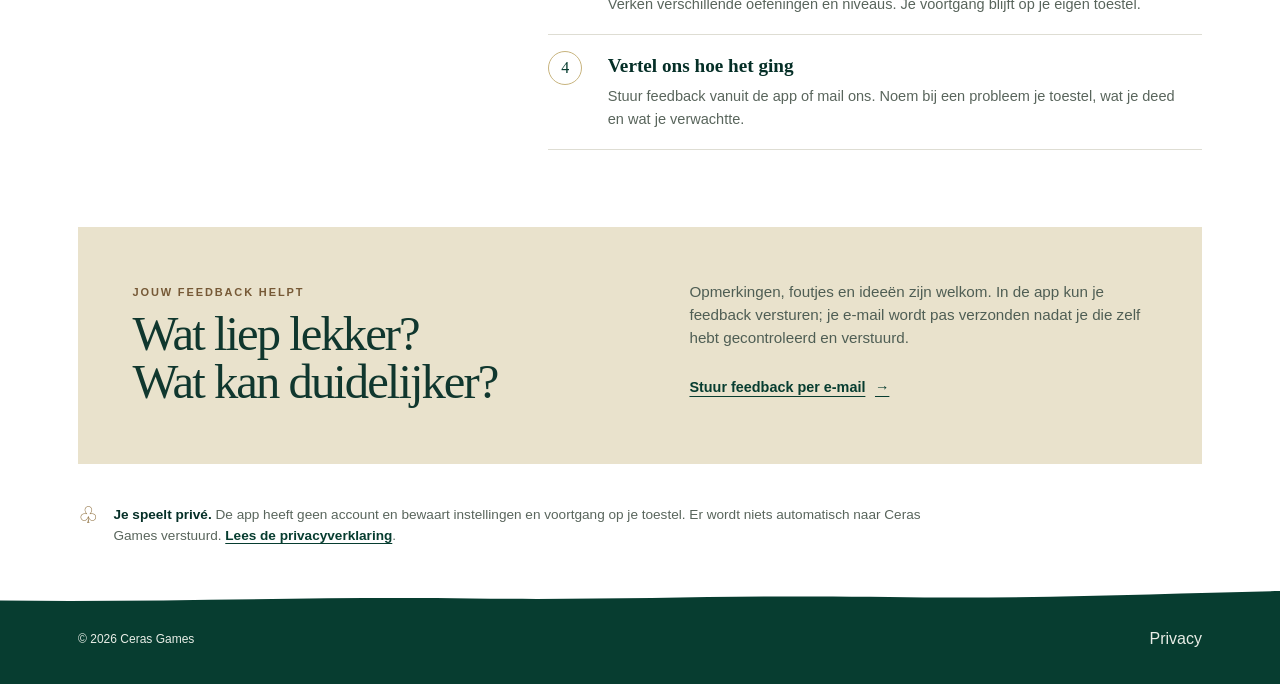
==== commit d6a29096: "Share homepage hero layout with tester page" ====
--- a/testen/index.html
+++ b/testen/index.html
@@ -8,7 +8,7 @@
     <title>Test mee — Klaverjas Brain Trainer | Ceras Games</title>
     <link rel="icon" type="image/png" sizes="512x512" href="../assets/app-icon.png">
     <link rel="apple-touch-icon" href="../assets/app-icon.png">
-    <link rel="stylesheet" href="../styles.css">
+    <link rel="stylesheet" href="../home.css">
     <link rel="stylesheet" href="testen.css">
   </head>
   <body>
@@ -20,22 +20,31 @@
       </nav>
     </header>
     <main class="tester-main">
-      <section class="tester-hero" aria-labelledby="test-title">
-        <div class="tester-hero-copy">
-          <p class="tester-kicker"><span aria-hidden="true">✦</span> KLAVERJAS BRAIN TRAINER · TESTVERSIE</p>
-          <h1 id="test-title">Welkom aan<br>de testtafel.</h1>
-          <p class="tester-lead">Fijn dat je mee wilt spelen. Probeer de oefeningen op jouw toestel en vertel ons wat goed werkt en wat nog beter kan.</p>
-          <a class="tester-scroll" href="#aanmelden">Kies jouw toestel <span aria-hidden="true">↓</span></a>
+      <section class="hero" aria-labelledby="test-title">
+        <div class="wrap hero-wrap">
+          <div class="hero-copy">
+            <p class="eyebrow">KLAVERJAS BRAIN TRAINER · TESTVERSIE <i></i></p>
+            <h1 id="test-title">Welkom aan<br>de testtafel.</h1>
+            <p class="intro">Fijn dat je mee wilt spelen. Probeer de oefeningen op jouw toestel en vertel ons wat goed werkt en wat nog beter kan.</p>
+            <a class="primary" href="#aanmelden">Kies jouw toestel <span aria-hidden="true">→</span></a>
+            <ul class="benefits" aria-label="Wat je als tester kunt verwachten">
+              <li>Voor iOS en Android</li>
+              <li>Stap voor stap uitleg</li>
+              <li>Feedback welkom</li>
+            </ul>
+          </div>
+          <div class="phones" aria-label="Screenshots van Klaverjas Brain Trainer">
+            <figure class="phone back left"><img src="../assets/klaverjas-startscherm.png" alt="Startscherm met klaverjasoefeningen"></figure>
+            <figure class="phone back right"><img src="../assets/klaverjas-kaartoefening.png" alt="Kaartoefening in de app"></figure>
+            <figure class="phone front"><img src="../assets/klaverjas-oefening.png" alt="Oefening Roem herkennen"></figure>
+            <p class="scribble">Speel mee.<br>Leer samen.</p>
+            <div class="cards" aria-hidden="true"><span>♣</span><span>♥</span><span>♠</span></div>
+          </div>
         </div>
-        <div class="tester-art" aria-hidden="true">
-          <figure class="tester-screen tester-screen-start"><img src="../assets/klaverjas-startscherm.png" alt=""></figure>
-          <figure class="tester-screen tester-screen-cards"><img src="../assets/klaverjas-kaartoefening.png" alt=""></figure>
-          <figure class="tester-screen tester-screen-quiz"><img src="../assets/klaverjas-oefening.png" alt=""></figure>
-          <p class="tester-note">Speel mee.<br>Leer samen.</p>
-        </div>
+        <div class="dots" aria-hidden="true"><i></i><i></i><i></i></div>
       </section>
 
-      <section class="tester-join" id="aanmelden" aria-labelledby="join-title">
+      <section class="tester-join wrap" id="aanmelden" aria-labelledby="join-title">
         <div class="tester-section-heading">
           <p class="tester-eyebrow">DOE MEE</p>
           <h2 id="join-title">Kies jouw toestel.</h2>
@@ -59,7 +68,7 @@
         </div>
       </section>
 
-      <section class="tester-onboarding" aria-labelledby="onboarding-title">
+      <section class="tester-onboarding wrap" aria-labelledby="onboarding-title">
         <div class="onboarding-intro">
           <p class="tester-eyebrow">EERSTE KEER IN DE APP?</p>
           <h2 id="onboarding-title">Zo begin je.</h2>
@@ -73,7 +82,7 @@
         </ol>
       </section>
 
-      <section class="tester-feedback" aria-labelledby="feedback-title">
+      <section class="tester-feedback wrap" aria-labelledby="feedback-title">
         <div>
           <p class="tester-eyebrow">JOUW FEEDBACK HELPT</p>
           <h2 id="feedback-title">Wat liep lekker?<br>Wat kan duidelijker?</h2>
@@ -84,12 +93,12 @@
         </div>
       </section>
 
-      <aside class="tester-privacy">
+      <aside class="tester-privacy wrap">
         <span aria-hidden="true">♧</span>
         <p><strong>Je speelt privé.</strong> De app heeft geen account en bewaart instellingen en voortgang op je toestel. Er wordt niets automatisch naar Ceras Games verstuurd. <a href="../privacy.html">Lees de privacyverklaring</a>.</p>
       </aside>
     </main>
-    <footer><p>© <span id="year">2026</span> Ceras Games</p><a href="../privacy.html">Privacy</a></footer>
+    <footer class="tester-footer"><div class="wrap"><p>© <span id="year">2026</span> Ceras Games</p><a href="../privacy.html">Privacy</a></div></footer>
     <script>document.getElementById('year').textContent = new Date().getFullYear();</script>
   </body>
 </html>
--- a/home.css
+++ b/home.css
@@ -0,0 +1,29 @@
+:root{--green:#073d30;--deep:#052f27;--cream:#f4f1e6;--gold:#f0cf87;--ink:#17372e;--muted:#c7d2c9;--gutter:clamp(28px,6.1vw,84px);--max:1280px}*{box-sizing:border-box}html{scroll-behavior:smooth}body{margin:0;color:var(--ink);font:16px/1.5 "Segoe UI",Arial,sans-serif;-webkit-font-smoothing:antialiased}.wrap{width:min(100% - 2*var(--gutter),var(--max));margin:auto}.header{height:68px;position:absolute;z-index:5;top:0;left:0;width:100%;padding:0 var(--gutter);display:flex;align-items:center;justify-content:space-between;border-bottom:1px solid #ffffff20;color:#f8f6ec}.brand{text-decoration:none;color:inherit;font-size:16px;font-weight:750;letter-spacing:.16em}.header nav{display:flex;gap:36px}.header nav a{color:inherit;text-decoration:none;font-size:14px}.header nav a:hover,footer a:hover{text-decoration:underline;text-underline-offset:5px}.hero{position:relative;min-height:710px;overflow:hidden;background:var(--green);color:var(--cream);padding:68px 0 35px}.hero:before{content:"";position:absolute;inset:-320px auto auto 38%;width:700px;height:700px;border:1px solid #ffffff0b;border-radius:50%;box-shadow:0 0 0 100px #ffffff04,0 0 0 200px #ffffff03}.hero-wrap{position:relative;min-height:600px;display:grid;grid-template-columns: .93fr 1.2fr;align-items:center}.hero-copy{position:relative;z-index:2;max-width:480px;padding:24px 0 2px}.eyebrow{display:flex;align-items:center;gap:22px;margin:0 0 15px;color:#e7d59e;font-size:11px;font-weight:700;letter-spacing:.17em}.eyebrow i{display:inline-block;width:40px;height:1px;background:#b5a87a}.hero h1,.about h2,.news h2{font-family:Georgia,"Times New Roman",serif;font-weight:500;letter-spacing:-.04em;line-height:.96;margin:0}.hero h1{font-size:clamp(52px,5.4vw,76px)}.intro{max-width:390px;margin:17px 0 20px;color:#d0dad2;font-size:15px;line-height:1.48}.primary{display:flex;align-items:center;justify-content:space-between;width:258px;height:60px;padding:0 24px 0 54px;border-radius:3px;background:var(--gold);color:#18372e;text-decoration:none;font-weight:700}.primary span{font-size:21px}.stores{display:flex;gap:12px;margin-top:22px}.stores a{height:44px;min-width:136px;padding:5px 12px;border:1px solid #d5ddd6;border-radius:4px;color:white;text-decoration:none;display:flex;align-items:center;gap:10px;font-size:15px}.stores b{font-size:23px}.stores .play{color:#80dfaa}.benefits{display:flex;gap:22px;flex-wrap:wrap;margin:38px 0 0;padding:0;list-style:none;color:#e3e8dc;font-size:12px}.benefits li:before{content:"✓";color:var(--gold);font-weight:bold;margin-right:8px}.phones{height:525px;position:relative;align-self:center}.phone{position:absolute;margin:0;overflow:hidden;border:5px solid #252a28;border-radius:29px;background:#111;box-shadow:0 15px 30px #0005}.phone img{display:block;height:100%;width:100%;object-fit:cover}.phone.front{z-index:3;height:470px;width:222px;left:33%;top:27px}.phone.back{height:415px;width:205px;top:74px}.phone.left{z-index:1;left:5%;transform:rotate(-6deg)}.phone.right{z-index:2;right:9%;transform:rotate(6deg)}.scribble{font-family:"Segoe Script","Bradley Hand",cursive;font-style:italic;color:#d5c9a3;font-size:19px;line-height:1.35;transform:rotate(-8deg)}.hero .scribble{position:absolute;z-index:4;right:-1%;top:72px}.cards{position:absolute;right:-10%;bottom:-40px;display:flex;transform:rotate(-12deg)}.cards span{width:120px;height:190px;margin-left:-50px;border:1px solid #ddd4be;border-radius:15px;background:#f3eee0;box-shadow:0 5px 16px #0004;display:grid;place-items:center;font-size:72px;color:var(--green)}.cards span:nth-child(2){color:#b53230;transform:rotate(10deg)}.dots{position:relative;display:flex;justify-content:center;gap:8px;margin-top:-2px}.dots i{width:9px;height:9px;border-radius:50%;background:#56756a}.dots i:first-child{background:#f5f2e8}.about{position:relative;background:var(--cream);padding:58px 0 64px}.about-wrap{position:relative;display:grid;grid-template-columns:1fr 1.75fr;gap:7%;align-items:center}.dark{color:#765936}.dark i{background:#a99c79}.about h2{font-size:42px;color:#10372e}.about-text{max-width:380px;margin:13px 0;color:#49574f;font-size:14px;line-height:1.5}.outline{display:flex;align-items:center;justify-content:space-between;max-width:223px;height:43px;margin-top:14px;padding:0 17px 0 25px;border:1.5px solid #173b32;border-radius:24px;text-decoration:none;color:#172e27;font-size:13px;font-weight:650}.principles{display:grid;grid-template-columns:repeat(3,1fr);gap:35px;padding-top:30px}.principles article>span{display:grid;place-items:center;width:68px;height:68px;margin-bottom:14px;border-radius:50%;background:#ece8d9;color:#0d4538;font-size:24px}.principles h3{font-family:Georgia,serif;font-size:16px;margin:0 0 4px}.principles p{max-width:180px;margin:0;color:#536058;font-size:13px;line-height:1.45}.about-note{position:absolute;right:0;top:10px;font-size:16px;color:#b9b19c}.news{position:relative;overflow:hidden;background:#f1ecd9;padding:55px 0 60px}.news:before{content:"♦";position:absolute;left:-80px;bottom:-160px;color:#e9dfbe;font-size:420px;transform:rotate(-18deg)}.news-wrap{position:relative}.news-heading{display:grid;grid-template-columns:1fr 2fr;align-items:end;margin-bottom:25px}.news h2{font-size:42px;color:#103a31}.news-heading>div>p:last-child{margin:6px 0 0;font-size:13px;color:#596259}.news-heading>a{justify-self:end;margin-bottom:5px;color:#16392f;text-decoration:none;font-size:13px}.news-grid{display:grid;grid-template-columns:repeat(3,1fr);gap:18px;margin-left:34%;}.story{overflow:hidden;background:#f7f4eb;border-radius:5px}.thumb{height:130px;position:relative;display:flex;align-items:center;justify-content:center;overflow:hidden;background:#073d30;color:#e7cf8d}.thumb:before{content:"";position:absolute;width:185px;height:185px;border-radius:50%;background:#ffffff08}.cards-thumb span{z-index:1;display:grid;place-items:center;width:56px;height:76px;margin-left:-8px;border-radius:5px;background:#f4f0e2;color:#b7332b;font-size:38px;transform:rotate(-11deg);box-shadow:0 6px 12px #0004}.cards-thumb span:nth-child(2){color:#143f35;transform:rotate(7deg) translateY(7px)}.cards-thumb span:nth-child(3){color:#143f35;transform:rotate(15deg)}.cards-thumb b{position:absolute;top:15px;right:28%;font-size:28px}.stats-thumb{background:#073d30}.stats-thumb span{position:relative;display:grid;place-items:center;width:68px;height:91px;border:5px solid #d6decf;border-radius:9px;background:#f4f0df;color:#174438;font-size:25px}.stats-thumb b{position:absolute;bottom:17px;font-size:15px;color:#e4be64;z-index:1}.mug-thumb span{position:relative;display:block;width:48px;height:48px;border-radius:4px 4px 13px 13px;background:#eee5c8;font-size:0;filter:none}.mug-thumb span:before{content:"";position:absolute;left:0;right:0;top:-3px;height:9px;border:4px solid #e9e0c3;border-radius:50%;background:#183c33}.mug-thumb span:after{content:"";position:absolute;right:-18px;top:7px;width:16px;height:23px;border:6px solid #e9e0c3;border-left:0;border-radius:0 12px 12px 0}.mug-thumb{background:#073d30}.mug-thumb span{font-size:74px;color:#ede5c8;filter:grayscale(1)}.story-body{position:relative;min-height:155px;padding:11px 15px 15px}.story time{color:#735a3b;font-size:9px;font-weight:700;letter-spacing:.08em}.story h3{margin:6px 0;font-family:Georgia,serif;font-size:18px;line-height:1.08;color:#143b32}.story p{margin:0;max-width:34ch;color:#4d5952;font-size:12px;line-height:1.4}.story-body>a{position:absolute;bottom:7px;right:14px;color:#735a3b;text-decoration:none;font-size:20px}.news-note{position:absolute;left:11%;bottom:52px;font-size:19px;color:#b8ad8c;transform:rotate(-11deg)}footer{background:#073d30;color:#e9eee7;padding:19px 0;border-top:5px solid #0a493b}footer .wrap,footer nav{display:flex;align-items:center;justify-content:space-between}footer p{margin:0;font-size:12px}footer nav{gap:20px;font-size:12px}footer a{color:inherit;text-decoration:none}footer nav i{width:38px;height:1px;background:#887f63}.scribble{white-space:nowrap}footer .scribble{font-size:13px;color:#c4b995}
+@media(max-width:850px){.hero{padding-top:85px}.hero-wrap{grid-template-columns:1fr;gap:8px}.hero-copy{max-width:600px;padding-top:15px}.hero h1{font-size:clamp(48px,10vw,68px)}.intro{max-width:480px}.phones{width:min(100%,600px);height:470px;justify-self:center}.phone.front{height:415px;width:196px;left:35%}.phone.back{height:365px;width:180px}.phone.left{left:7%}.phone.right{right:7%}.hero .scribble{right:1%;top:35px}.cards{right:2%;bottom:-22px;transform:scale(.7) rotate(-12deg);transform-origin:right bottom}.benefits{margin-top:25px}.about-wrap{grid-template-columns:1fr;gap:30px}.principles{padding-top:0}.about-note{top:10px}.news-grid{margin-left:0}.news-note{display:none}}
+@media(max-width:560px){:root{--gutter:22px}.header{height:60px}.brand{font-size:13px}.header nav{gap:18px}.header nav a{font-size:12px}.hero{padding-top:80px}.hero-wrap{min-height:0}.hero h1{font-size:48px}.intro{font-size:14px}.primary{width:100%;max-width:260px}.stores a{min-width:0;flex:1;font-size:13px}.benefits{gap:10px 16px;font-size:11px;margin-top:24px}.phones{height:360px;margin-top:8px}.phone.front{height:330px;width:155px;left:33%;top:5px;border-width:4px;border-radius:21px}.phone.back{height:290px;width:143px;top:28px;border-width:4px;border-radius:20px}.phone.left{left:2%}.phone.right{right:2%}.hero .scribble{font-size:13px;top:8px;right:0}.cards{right:-6%;bottom:-26px;transform:scale(.44) rotate(-12deg)}.about{padding:40px 0}.about h2,.news h2{font-size:36px}.about-text{max-width:340px}.principles{gap:14px}.principles article>span{width:52px;height:52px;font-size:19px}.principles h3{font-size:14px}.principles p{font-size:11px}.about-note{font-size:12px;top:0}.news{padding:40px 0 45px}.news-heading{grid-template-columns:1fr;gap:12px}.news-heading>a{justify-self:start}.news-grid{grid-template-columns:1fr;gap:12px}.story{display:grid;grid-template-columns:38% 1fr;min-height:145px}.thumb{height:auto;min-height:145px}.story-body{padding:13px 13px 18px}.story h3{font-size:17px}.story p{font-size:11px}footer .wrap{align-items:flex-start}footer nav{gap:12px}footer nav i,footer .scribble{display:none}}
+@media(prefers-reduced-motion:reduce){html{scroll-behavior:auto}}
+
+/* Geometrie afgestemd op de referentie-afbeelding (1122 × 1400). */
+@media(min-width:851px){.hero{height:630px;min-height:630px;padding:60px 0 0}.hero-wrap{height:550px;min-height:0;grid-template-columns:390px 1fr;gap:8px}.hero-copy{padding:0;align-self:center;transform:translateY(8px)}.hero h1{font-size:58px;line-height:.94;letter-spacing:-.035em}.intro{font-size:15px;line-height:1.43;margin:18px 0 18px;max-width:390px}.primary{height:54px}.stores{margin-top:22px}.benefits{margin-top:36px;gap:21px}.phones{height:535px;align-self:start;margin-top:25px}.phone.front{width:213px;height:470px;left:32%;top:0}.phone.back{width:195px;height:425px;top:48px}.phone.left{left:3%}.phone.right{right:11%}.hero .scribble{right:-90px;top:42px}.cards{right:-13%;bottom:-47px}.dots{margin-top:-1px}.about{min-height:309px;padding:49px 0 40px}.about-wrap{grid-template-columns:340px 1fr;gap:55px}.about h2{font-size:40px;line-height:.94}.about-text{font-size:14px;line-height:1.4;margin:13px 0}.principles{grid-template-columns:repeat(3,180px);gap:0;padding:24px 0 0}.principles article>span{width:66px;height:66px;margin-bottom:12px}.principles article>span svg{width:37px;height:37px}.principles h3{font-size:15px}.principles p{font-size:13px}.about-note{top:10px;right:0}.news-note{top:190px;bottom:auto;left:11%}.news{min-height:380px;padding:58px 0 35px}.news-heading{display:block;margin:0}.news-heading>div>p:last-child{margin-top:7px}.news-heading>a{position:absolute;right:0;top:-19px}.news-grid{position:absolute;left:35%;right:0;top:13px;grid-template-columns:repeat(3,minmax(0,1fr));gap:16px;margin:0}.thumb{height:108px}.story-body{min-height:156px;padding:11px 15px}.story h3{font-size:16px;line-height:1.1;letter-spacing:-.025em}.story p{font-size:12px}footer{min-height:82px;padding:20px 0}}
+@media(max-width:850px){.about-note{top:0}.news-grid{position:static}}
+@media(max-width:560px){.about{min-height:0}.news{min-height:0}.news-heading>a{position:static}.news-grid{position:static}}
+
+@media(min-width:851px){.about-wrap{gap:61px}.principles{grid-template-columns:repeat(3,181px)}.news-grid{left:36.2%;right:-14px}.story-body{padding-inline:13px}.story h3{font-size:16px;letter-spacing:-.035em}footer .scribble{font-size:11px}}
+@media(max-width:560px){.hero .scribble{display:none}.cards{display:none}}
+.brand{display:flex;align-items:center;gap:12px}
+.brand img{display:block;width:40px;height:40px;clip-path:circle(39.2% at 50% 50%);object-fit:cover}
+.mug-thumb span{font-size:0!important;color:transparent!important;filter:none!important}
+/* Organische sectie-overgangen en compactere telefoonstapel uit de referentie. */
+@media(min-width:851px){.hero:after{content:"";position:absolute;z-index:4;left:0;right:0;bottom:-1px;height:15px;background:url("data:image/svg+xml,%3Csvg xmlns='http://www.w3.org/2000/svg' viewBox='0 0 1440 20' preserveAspectRatio='none'%3E%3Cpath fill='%23f4f1e6' d='M0 8 C180 14 320 12 500 9 C690 6 800 17 990 12 C1160 8 1300 2 1440 7 V20 H0Z'/%3E%3C/svg%3E") center/100% 100% no-repeat;pointer-events:none}.phone.front{left:30.5%}.phone.left{transform:rotate(-4deg)}.phone.right{right:15%;transform:rotate(5deg)}.about:before{content:"";position:absolute;z-index:2;top:-13px;left:0;right:0;height:14px;background:url("data:image/svg+xml,%3Csvg xmlns='http://www.w3.org/2000/svg' viewBox='0 0 1440 20' preserveAspectRatio='none'%3E%3Cpath fill='%23073d30' d='M0 0 H1440 V6 C1280 5 1120 13 980 10 C760 6 650 17 470 13 C290 9 160 4 0 11 Z'/%3E%3C/svg%3E") center/100% 100% no-repeat;pointer-events:none}.news:after{content:"";position:absolute;z-index:2;top:-15px;left:0;right:0;height:16px;background:url("data:image/svg+xml,%3Csvg xmlns='http://www.w3.org/2000/svg' viewBox='0 0 1440 20' preserveAspectRatio='none'%3E%3Cpath fill='%23f4f1e6' d='M0 0 H1440 V7 C1250 10 1130 14 970 11 C790 7 680 17 500 13 C300 9 150 4 0 18 Z'/%3E%3C/svg%3E") center/100% 100% no-repeat;pointer-events:none}footer{position:relative}footer:before{content:"";position:absolute;z-index:2;top:-14px;left:0;right:0;height:15px;background:url("data:image/svg+xml,%3Csvg xmlns='http://www.w3.org/2000/svg' viewBox='0 0 1440 20' preserveAspectRatio='none'%3E%3Cpath fill='%23073d30' d='M0 13 C180 15 360 10 520 12 C700 16 810 8 1000 11 C1180 14 1320 7 1440 4 V20 H0Z'/%3E%3C/svg%3E") center/100% 100% no-repeat;pointer-events:none}}
+/* Brede schermen: houd de telefoons als één compacte, overlappende compositie. */
+@media(min-width:851px){:root{--max:1320px}.phones{width:min(100%,620px);justify-self:center}.hero:after{height:clamp(20px,1.55vw,40px);background-image:url("data:image/svg+xml,%3Csvg xmlns='http://www.w3.org/2000/svg' viewBox='0 0 1440 40' preserveAspectRatio='none'%3E%3Cpath fill='%23f4f1e6' d='M0 15 C160 25 300 26 470 20 C650 14 760 32 930 26 C1110 20 1280 9 1440 16 V40 H0Z'/%3E%3C/svg%3E")}.about:before{top:calc(-1 * clamp(20px,1.55vw,40px));height:clamp(20px,1.55vw,40px);background-image:url("data:image/svg+xml,%3Csvg xmlns='http://www.w3.org/2000/svg' viewBox='0 0 1440 40' preserveAspectRatio='none'%3E%3Cpath fill='%23073d30' d='M0 0 H1440 V15 C1260 12 1140 27 970 22 C780 16 670 34 480 28 C300 22 150 13 0 30 Z'/%3E%3C/svg%3E")}.news:after{top:calc(-1 * clamp(20px,1.55vw,40px));height:clamp(20px,1.55vw,40px);background-image:url("data:image/svg+xml,%3Csvg xmlns='http://www.w3.org/2000/svg' viewBox='0 0 1440 40' preserveAspectRatio='none'%3E%3Cpath fill='%23f4f1e6' d='M0 0 H1440 V14 C1260 20 1110 29 950 23 C770 16 650 35 470 29 C290 23 140 12 0 36 Z'/%3E%3C/svg%3E")}footer:before{top:calc(-1 * clamp(20px,1.55vw,40px));height:clamp(20px,1.55vw,40px);background-image:url("data:image/svg+xml,%3Csvg xmlns='http://www.w3.org/2000/svg' viewBox='0 0 1440 40' preserveAspectRatio='none'%3E%3Cpath fill='%23073d30' d='M0 27 C180 31 350 19 530 23 C700 27 840 15 1000 20 C1170 25 1310 12 1440 8 V40 H0Z'/%3E%3C/svg%3E")}}
+@media(max-width:850px){.hero:after{content:"";position:absolute;z-index:4;left:0;right:0;bottom:-1px;height:16px;background:url("data:image/svg+xml,%3Csvg xmlns='http://www.w3.org/2000/svg' viewBox='0 0 1440 24' preserveAspectRatio='none'%3E%3Cpath fill='%23f4f1e6' d='M0 10 C180 17 360 13 520 9 C730 4 850 20 1030 13 C1200 7 1320 5 1440 11 V24 H0Z'/%3E%3C/svg%3E") center/100% 100% no-repeat;pointer-events:none}.about:before{content:"";position:absolute;z-index:2;top:-15px;left:0;right:0;height:16px;background:url("data:image/svg+xml,%3Csvg xmlns='http://www.w3.org/2000/svg' viewBox='0 0 1440 24' preserveAspectRatio='none'%3E%3Cpath fill='%23073d30' d='M0 0 H1440 V8 C1260 7 1120 18 960 15 C780 11 650 21 480 17 C290 13 150 7 0 20 Z'/%3E%3C/svg%3E") center/100% 100% no-repeat;pointer-events:none}.news:after{content:"";position:absolute;z-index:2;top:-15px;left:0;right:0;height:16px;background:url("data:image/svg+xml,%3Csvg xmlns='http://www.w3.org/2000/svg' viewBox='0 0 1440 24' preserveAspectRatio='none'%3E%3Cpath fill='%23f4f1e6' d='M0 0 H1440 V8 C1260 12 1110 19 960 15 C780 10 650 22 480 18 C290 14 150 6 0 21 Z'/%3E%3C/svg%3E") center/100% 100% no-repeat;pointer-events:none}footer:before{content:"";position:absolute;z-index:2;top:-15px;left:0;right:0;height:16px;background:url("data:image/svg+xml,%3Csvg xmlns='http://www.w3.org/2000/svg' viewBox='0 0 1440 24' preserveAspectRatio='none'%3E%3Cpath fill='%23073d30' d='M0 17 C180 20 360 12 520 15 C700 19 840 10 1010 14 C1190 17 1330 7 1440 5 V24 H0Z'/%3E%3C/svg%3E") center/100% 100% no-repeat;pointer-events:none}}
+
+/* Eén vaste contentlijn voor header, secties en footer; achtergronden blijven full-bleed. */
+@media(min-width:851px){.header{padding-left:max(var(--gutter),calc((100vw - var(--max))/2));padding-right:max(var(--gutter),calc((100vw - var(--max))/2))}.phones{width:620px;max-width:100%}}
+
+
+
+
+/* Elke sectiegrens gebruikt één golfcontour; voorkom overlappende pseudo-elementen. */
+.about:before{content:none!important}
--- a/testen/testen.css
+++ b/testen/testen.css
@@ -1,204 +1,74 @@
 :root {
-  --test-green: #073d30;
-  --test-deep: #052f26;
-  --test-cream: #f4f1e6;
-  --test-paper: #f8f6ed;
-  --test-gold: #f0cf87;
-  --test-muted: #c7d4c9;
+  --test-green: var(--green);
+  --test-deep: var(--deep);
+  --test-cream: var(--cream);
+  --test-gold: var(--gold);
 }
 
-body:not(.home) .site-header { width: 100%; max-width: none; padding-inline: clamp(1.25rem, 5vw, 5.5rem); background: var(--test-green); color: var(--test-cream); }
-body:not(.home) .site-nav { max-width: 1440px; margin-inline: auto; border-color: rgb(243 239 223 / 16%); }
-body:not(.home) .wordmark, body:not(.home) .nav-link { color: var(--test-cream); }
-body:not(.home) .nav-link[aria-current="page"] { color: var(--test-gold); }
-body:not(.home) main.tester-main { max-width: 100%; padding: 0; }
-.tester-hero { position: relative; display: grid; min-height: 540px; grid-template-columns: minmax(0, 1fr) minmax(280px, .8fr); align-items: center; overflow: hidden; padding: clamp(3.8rem, 8vw, 6.5rem) max(var(--gutter), calc((100vw - 1100px) / 2)); background: var(--test-green); color: var(--test-cream); }
-.tester-hero::before { position: absolute; right: 5%; bottom: -64%; width: min(65vw, 760px); aspect-ratio: 1; border: 1px solid rgb(231 189 120 / 16%); border-radius: 50%; box-shadow: 0 0 0 45px rgb(231 189 120 / 3%), 0 0 0 110px rgb(231 189 120 / 2%); content: ""; }
-.tester-hero-copy { position: relative; z-index: 2; max-width: 620px; }
-.tester-kicker, .tester-eyebrow { margin: 0 0 1rem; color: #b18751; font-size: .72rem; font-weight: 750; letter-spacing: .15em; }
-.tester-kicker { color: var(--test-gold); }
-.tester-kicker span { margin-right: .45rem; }
-.tester-hero h1 { max-width: none; font-size: clamp(3.5rem, 7vw, 6.2rem); line-height: .97; }
-.tester-lead { max-width: 33rem; margin: 1.5rem 0 1.1rem; color: var(--test-muted); font-size: clamp(1.05rem, 1.7vw, 1.2rem); line-height: 1.6; }
-.tester-scroll { display: inline-flex; min-height: 44px; align-items: center; gap: .7rem; color: var(--test-gold); font-size: .9rem; font-weight: 700; text-decoration: none; }
-.tester-scroll span { display: grid; width: 27px; height: 27px; place-items: center; border: 1px solid rgb(231 189 120 / 50%); border-radius: 50%; transition: transform .2s ease; }
-.tester-scroll:hover span { transform: translateY(3px); }
-.tester-art { position: relative; z-index: 1; min-height: 345px; }
-.tester-orbit { position: absolute; top: 50%; left: 48%; width: 300px; aspect-ratio: 1; border: 1px solid rgb(243 239 223 / 15%); border-radius: 50%; transform: translate(-50%, -50%); }
-.orbit-two { width: 390px; border-color: rgb(231 189 120 / 13%); }
-.tester-playing-card { position: absolute; top: 50%; left: 49%; display: flex; width: 150px; height: 218px; flex-direction: column; justify-content: space-between; padding: 16px; border: 1px solid rgb(7 61 48 / 18%); border-radius: 8px; background: var(--test-cream); box-shadow: 0 24px 55px rgb(0 0 0 / 24%); color: var(--test-green); }
-.card-back { align-items: center; justify-content: center; background: #d8bd84; transform: translate(-65%, -44%) rotate(-15deg); }
-.card-back::after { position: absolute; inset: 8px; border: 1px solid rgb(7 61 48 / 25%); border-radius: 4px; content: ""; }
-.card-back span { font-size: 5rem; }
-.card-front { z-index: 1; transform: translate(-25%, -56%) rotate(9deg); }
-.card-front small { font-size: .47rem; font-weight: 800; letter-spacing: .15em; }
-.card-front b { align-self: center; color: #a64539; font-size: 5rem; font-weight: 500; }
-.card-front span { align-self: flex-end; color: #a64539; font-size: 1.5rem; transform: rotate(180deg); }
-.tester-note { position: absolute; right: -1rem; bottom: 1.8rem; margin: 0; color: var(--test-gold); font-family: Georgia, serif; font-size: 1.15rem; font-style: italic; line-height: 1.2; transform: rotate(-8deg); }
-.tester-join, .tester-onboarding, .tester-feedback, .tester-privacy { width: min(100% - 2 * var(--gutter), 1100px); margin-inline: auto; }
-.tester-join { padding-block: clamp(3.5rem, 7vw, 5.5rem); }
-.tester-section-heading { display: grid; grid-template-columns: minmax(0, .9fr) minmax(0, 1.1fr); column-gap: 3rem; align-items: end; }
-.tester-section-heading .tester-eyebrow { grid-column: 1 / -1; margin-bottom: .8rem; }
-.tester-section-heading h2, .onboarding-intro h2, .tester-feedback h2 { color: var(--test-deep); font-size: clamp(2.25rem, 4vw, 3.6rem); }
-.tester-section-heading > p:last-child { max-width: 27rem; margin: 0 0 .25rem; color: #59655c; }
-.join-options { display: grid; grid-template-columns: repeat(2, minmax(0, 1fr)); gap: clamp(1.5rem, 4vw, 4rem); margin-top: 2.3rem; }
-.join-option { display: flex; min-height: 330px; flex-direction: column; align-items: flex-start; padding: clamp(1.4rem, 3vw, 2.1rem); border-top: 2px solid var(--test-green); background: #eeece1; }
+body:not(.home) main.tester-main { width: 100%; max-width: none; margin: 0; padding: 0; }
+.tester-join { padding-block: clamp(3.2rem, 6vw, 5rem); }
+.tester-eyebrow { margin: 0; color: #765936; font-size: 11px; font-weight: 700; letter-spacing: .17em; }
+.tester-section-heading { display: flex; flex-direction: column; align-items: flex-start; gap: .55rem; }
+.tester-section-heading h2, .onboarding-intro h2, .tester-feedback h2 {
+  margin: 0;
+  color: #10372e;
+  font-family: Georgia, "Times New Roman", serif;
+  font-size: clamp(2.25rem, 4vw, 3.1rem);
+  font-weight: 500;
+  letter-spacing: -.04em;
+  line-height: .98;
+}
+.join-options { display: grid; grid-template-columns: repeat(2, minmax(0, 1fr)); gap: clamp(1.25rem, 2vw, 1.6rem); margin-top: 2rem; }
+.join-option { display: flex; min-height: 330px; flex-direction: column; align-items: flex-start; padding: clamp(1.3rem, 2.4vw, 2rem); border-top: 2px solid var(--test-green); background: #eeece1; }
 .apple-option { border-color: #bb8544; }
-.option-topline { display: flex; width: 100%; justify-content: space-between; align-items: center; color: #8a7654; font-size: .69rem; font-weight: 750; letter-spacing: .14em; }
+.option-topline { display: flex; width: 100%; align-items: center; justify-content: space-between; color: #8a7654; font-size: .69rem; font-weight: 750; letter-spacing: .14em; }
 .option-index { display: grid; width: 32px; height: 32px; place-items: center; border-radius: 50%; background: #e5e0cb; color: var(--test-green); font-size: .78rem; letter-spacing: 0; }
-.join-option h3 { margin: 1.45rem 0 .5rem; color: var(--test-deep); font-family: Georgia, "Times New Roman", serif; font-size: clamp(1.45rem, 2.4vw, 2rem); line-height: 1.1; }
-.join-option > p:not(.option-footnote) { max-width: 31rem; margin: 0 0 1.25rem; color: #515f55; font-size: .96rem; line-height: 1.55; }
+.join-option h3 { margin: 1.35rem 0 .5rem; color: var(--test-deep); font-family: Georgia, "Times New Roman", serif; font-size: clamp(1.45rem, 2.4vw, 2rem); line-height: 1.1; }
+.join-option > p { max-width: 31rem; margin: 0 0 1rem; color: #515f55; font-size: .93rem; line-height: 1.55; }
 .option-button { display: inline-flex; min-height: 49px; align-items: center; justify-content: space-between; gap: 1rem; margin-top: auto; padding: 0 1.15rem; background: var(--test-green); color: var(--test-cream); font-size: .9rem; font-weight: 720; text-decoration: none; transition: gap .2s ease, background .2s ease; }
 .option-button:hover { gap: 1.4rem; background: var(--test-deep); }
 .apple-option .option-button { background: #b77b37; color: #fffaf0; }
 .option-button span { font-size: 1.1rem; }
-.option-footnote { max-width: 28rem; margin: .9rem 0 0; color: #69736a; font-size: .78rem; line-height: 1.45; }
-.option-download { margin: .85rem 0 0; color: #515f55; font-size: .85rem; line-height: 1.5; }
+.option-footnote { margin-top: .8rem !important; color: #69736a !important; font-size: .78rem !important; line-height: 1.45 !important; }
+.option-download { margin-top: .75rem !important; font-size: .85rem !important; }
 .option-download strong { color: var(--test-deep); }
 .option-download a { display: inline-flex; align-items: center; gap: .3rem; color: var(--test-green); font-weight: 750; text-underline-offset: .2em; }
-.tester-onboarding { display: grid; grid-template-columns: minmax(230px, .72fr) minmax(0, 1.28fr); gap: clamp(2.5rem, 8vw, 7rem); padding-block: clamp(3.3rem, 7vw, 5.5rem); border-top: 1px solid #d7d5c8; }
-.onboarding-intro h2 { margin-bottom: 1rem; }
+
+.tester-onboarding { display: grid; grid-template-columns: minmax(230px, .72fr) minmax(0, 1.28fr); gap: clamp(2.5rem, 8vw, 7rem); padding-block: clamp(3rem, 6vw, 5rem); border-top: 1px solid #d7d5c8; }
+.onboarding-intro h2 { margin: .65rem 0 1rem; }
 .onboarding-intro > p:last-child { max-width: 20rem; margin: 0; color: #59655c; }
-.onboarding-steps { display: grid; gap: 0; margin: 0; padding: 0; list-style: none; counter-reset: steps; }
+.onboarding-steps { display: grid; gap: 0; margin: 0; padding: 0; list-style: none; }
 .onboarding-steps li { display: grid; grid-template-columns: 42px minmax(0, 1fr); gap: 1.1rem; padding: 1rem 0 1.15rem; border-bottom: 1px solid #deddd3; }
 .onboarding-steps li:first-child { padding-top: 0; }
 .onboarding-steps li > span { display: grid; width: 34px; height: 34px; place-items: center; border: 1px solid #c8b47e; border-radius: 50%; color: var(--test-green); font-family: Georgia, serif; font-size: 1rem; }
 .onboarding-steps h3 { margin: .1rem 0 .25rem; color: var(--test-deep); font-family: Georgia, "Times New Roman", serif; font-size: 1.2rem; }
 .onboarding-steps p { max-width: 36rem; margin: 0; color: #59655c; font-size: .91rem; line-height: 1.55; }
+
 .tester-feedback { display: grid; grid-template-columns: minmax(0, 1fr) minmax(0, .9fr); gap: 3rem; align-items: center; padding: clamp(2rem, 5vw, 3.4rem); background: #e9e2cc; }
-.tester-feedback h2 { font-size: clamp(2rem, 3.8vw, 3.1rem); }
+.tester-feedback h2 { margin-top: .7rem; font-size: clamp(2rem, 3.8vw, 3.1rem); }
 .feedback-copy p { max-width: 34rem; margin: 0 0 1rem; color: #4f5e54; font-size: .95rem; }
 .feedback-link { display: inline-flex; min-height: 44px; align-items: center; gap: .6rem; color: var(--test-green); font-size: .9rem; font-weight: 750; text-underline-offset: .25em; }
 .feedback-link span { transition: transform .2s ease; }
 .feedback-link:hover span { transform: translateX(3px); }
-.tester-privacy { display: flex; max-width: 1100px; align-items: flex-start; gap: .9rem; padding-block: 2.5rem 3.5rem; color: #59655c; font-size: .85rem; line-height: 1.55; }
+.tester-privacy { display: flex; align-items: flex-start; gap: .9rem; padding-block: 2.5rem 3.5rem; color: #59655c; font-size: .85rem; line-height: 1.55; }
 .tester-privacy > span { color: #927444; font-size: 1.45rem; line-height: 1; }
 .tester-privacy p { max-width: 52rem; margin: 0; }
 .tester-privacy strong { color: var(--test-deep); }
 .tester-privacy a { color: var(--test-green); font-weight: 650; text-underline-offset: .2em; }
-body:not(.home) footer { width: 100%; max-width: none; padding: 1.1rem var(--gutter); background: #e9e2cc; }
-body:not(.home) footer > * { width: auto; margin-inline: 0; }
+.tester-footer .wrap { display: flex; align-items: center; justify-content: space-between; }
+.tester-footer p { margin: 0; }
 
 @media (max-width: 760px) {
-  .tester-hero { min-height: 0; grid-template-columns: minmax(0, 1fr) minmax(140px, .55fr); padding-block: 4rem 3.5rem; }
-  .tester-art { min-height: 250px; transform: scale(.78); transform-origin: center; }
-  .tester-playing-card { width: 120px; height: 176px; }
-  .tester-note { right: -1.6rem; bottom: -.5rem; font-size: .95rem; }
-  .tester-section-heading { grid-template-columns: 1fr; gap: .7rem; }
-  .tester-section-heading .tester-eyebrow { grid-column: auto; }
-  .tester-section-heading > p:last-child { max-width: 35rem; }
   .tester-onboarding { grid-template-columns: 1fr; gap: 1.8rem; }
   .onboarding-intro > p:last-child { max-width: 32rem; }
+  .tester-feedback { grid-template-columns: 1fr; gap: 1rem; }
 }
 @media (max-width: 540px) {
-  .tester-hero { grid-template-columns: 1fr; padding-top: 3.5rem; }
-  .tester-hero h1 { font-size: clamp(3.2rem, 15vw, 4.8rem); }
-  .tester-art { position: absolute; right: -3.4rem; bottom: -3rem; width: 225px; min-height: 250px; opacity: .32; transform: scale(.73); transform-origin: right bottom; }
-  .tester-hero-copy { z-index: 2; }
-  .tester-lead { max-width: 24rem; }
   .join-options { grid-template-columns: 1fr; gap: 1rem; margin-top: 1.6rem; }
   .join-option { min-height: 300px; }
-  .tester-feedback { grid-template-columns: 1fr; gap: 1rem; }
+  .tester-feedback { padding: 1.5rem; }
+  .tester-footer .wrap { align-items: flex-start; }
 }
 @media (prefers-reduced-motion: reduce) {
-  .tester-scroll span, .option-button, .feedback-link span { transition: none; }
+  .option-button, .feedback-link span { transition: none; }
 }
-
-/* Keep the tester page on the same visual frame as the homepage. */
-body:not(.home) { --gutter: clamp(28px, 6.1vw, 84px); background: #f4f1e6; }
-body:not(.home) .header {
-  position: absolute;
-  z-index: 5;
-  top: 0;
-  left: 0;
-  display: flex;
-  width: 100%;
-  height: 68px;
-  align-items: center;
-  justify-content: space-between;
-  padding-inline: var(--gutter);
-  border-bottom: 1px solid #ffffff20;
-  color: #f8f6ec;
-}
-body:not(.home) .header .brand { display: flex; align-items: center; gap: 12px; color: inherit; font-size: 16px; font-weight: 750; letter-spacing: .16em; text-decoration: none; }
-body:not(.home) .header .brand img { display: block; width: 40px; height: 40px; clip-path: circle(39.2% at 50% 50%); object-fit: cover; }
-body:not(.home) .header nav { display: flex; gap: 36px; }
-body:not(.home) .header nav a { color: inherit; font-size: 14px; text-decoration: none; }
-body:not(.home) .header nav a:hover { text-decoration: underline; text-underline-offset: 5px; }
-body:not(.home) main.tester-main { --gutter: clamp(28px, 6.1vw, 84px); }
-.tester-hero {
-  min-height: 630px;
-  grid-template-columns: minmax(0, .93fr) minmax(0, 1.2fr);
-  gap: 8px;
-  padding: 100px max(var(--gutter), calc((100vw - 1320px) / 2)) 35px;
-}
-.tester-hero::before {
-  inset: -320px auto auto 38%;
-  width: 700px;
-  height: 700px;
-  border-color: rgb(255 255 255 / 4%);
-  box-shadow: 0 0 0 100px rgb(255 255 255 / 2.5%), 0 0 0 200px rgb(255 255 255 / 1.8%);
-}
-.tester-hero::after {
-  position: absolute;
-  z-index: 4;
-  right: 0;
-  bottom: -1px;
-  left: 0;
-  height: clamp(20px, 1.55vw, 40px);
-  background: url("data:image/svg+xml,%3Csvg xmlns='http://www.w3.org/2000/svg' viewBox='0 0 1440 40' preserveAspectRatio='none'%3E%3Cpath fill='%23f4f1e6' d='M0 15 C160 25 300 26 470 20 C650 14 760 32 930 26 C1110 20 1280 9 1440 16 V40 H0Z'/%3E%3C/svg%3E") center / 100% 100% no-repeat;
-  content: "";
-  pointer-events: none;
-}
-.tester-hero-copy { max-width: 480px; padding: 24px 0 2px; }
-.tester-hero h1 { font-family: Georgia, "Times New Roman", serif; font-size: clamp(52px, 5.4vw, 76px); font-weight: 500; letter-spacing: -.04em; line-height: .96; }
-.tester-lead { max-width: 390px; margin: 17px 0 20px; font-size: 15px; line-height: 1.48; }
-.tester-scroll { display: flex; width: 258px; min-height: 54px; align-items: center; justify-content: space-between; gap: 1rem; margin-top: 1.2rem; padding: 0 24px; border-radius: 3px; background: var(--test-gold); color: #18372e; font-size: .95rem; text-decoration: none; }
-.tester-scroll span { display: block; width: auto; height: auto; border: 0; border-radius: 0; font-size: 1.3rem; }
-.tester-art { width: min(100%, 620px); height: 535px; min-height: 0; justify-self: center; }
-.tester-screen { position: absolute; top: 48px; width: 195px; height: 425px; margin: 0; overflow: hidden; border: 5px solid #252a28; border-radius: 29px; background: #111; box-shadow: 0 15px 30px rgb(0 0 0 / 31%); }
-.tester-screen img { display: block; width: 100%; height: 100%; object-fit: cover; }
-.tester-screen-start { z-index: 1; left: 3%; transform: rotate(-4deg); }
-.tester-screen-cards { z-index: 2; right: 15%; transform: rotate(5deg); }
-.tester-screen-quiz { z-index: 3; top: 0; left: 30.5%; width: 213px; height: 470px; }
-.tester-note { z-index: 4; right: 0; bottom: 2.4rem; }
-.tester-join, .tester-onboarding, .tester-feedback, .tester-privacy { width: min(100% - 2 * var(--gutter), 1320px); }
-.tester-join { padding-top: 3.7rem; }
-body:not(.home) footer { position: relative; width: 100%; max-width: none; padding: 1.2rem var(--gutter); border-top: 5px solid #0a493b; background: #073d30; color: #e9eee7; }
-body:not(.home) footer::before {
-  position: absolute;
-  top: -20px;
-  right: 0;
-  left: 0;
-  height: 20px;
-  background: url("data:image/svg+xml,%3Csvg xmlns='http://www.w3.org/2000/svg' viewBox='0 0 1440 40' preserveAspectRatio='none'%3E%3Cpath fill='%23073d30' d='M0 27 C180 31 350 19 530 23 C700 27 840 15 1000 20 C1170 25 1310 12 1440 8 V40 H0Z'/%3E%3C/svg%3E") center / 100% 100% no-repeat;
-  content: "";
-  pointer-events: none;
-}
-body:not(.home) footer a { color: #e9eee7; }
-
-@media (max-width: 850px) {
-  body:not(.home) .header { height: 66px; }
-  .tester-hero { min-height: 0; grid-template-columns: 1fr; gap: 8px; padding: 85px var(--gutter) 35px; }
-  .tester-hero-copy { max-width: 600px; padding-top: 15px; }
-  .tester-hero h1 { font-size: clamp(48px, 10vw, 68px); }
-  .tester-lead { max-width: 480px; }
-  .tester-art { position: relative; right: auto; bottom: auto; width: min(100%, 600px); height: 470px; min-height: 470px; justify-self: center; opacity: 1; transform: none; transform-origin: center; }
-}
-@media (max-width: 560px) {
-  body:not(.home) .header { height: 60px; }
-  body:not(.home) .header .brand { gap: 9px; font-size: 13px; }
-  body:not(.home) .header .brand img { width: 34px; height: 34px; }
-  body:not(.home) .header nav { gap: 18px; }
-  body:not(.home) .header nav a { font-size: 12px; }
-  .tester-hero { padding: 80px var(--gutter) 25px; }
-  .tester-hero h1 { font-size: 48px; }
-  .tester-lead { font-size: 14px; }
-  .tester-scroll { width: 100%; max-width: 260px; }
-  .tester-art { position: relative; right: auto; bottom: auto; width: min(100%, 440px); height: 360px; min-height: 360px; margin-top: 8px; opacity: 1; transform: none; transform-origin: center; }
-  .tester-screen { top: 28px; width: 143px; height: 290px; border-width: 4px; border-radius: 20px; }
-  .tester-screen-start { left: 2%; }
-  .tester-screen-cards { right: 2%; }
-  .tester-screen-quiz { top: 5px; left: 33%; width: 155px; height: 330px; border-radius: 21px; }
-  .tester-note { right: 0; bottom: .5rem; font-size: .85rem; }
-}
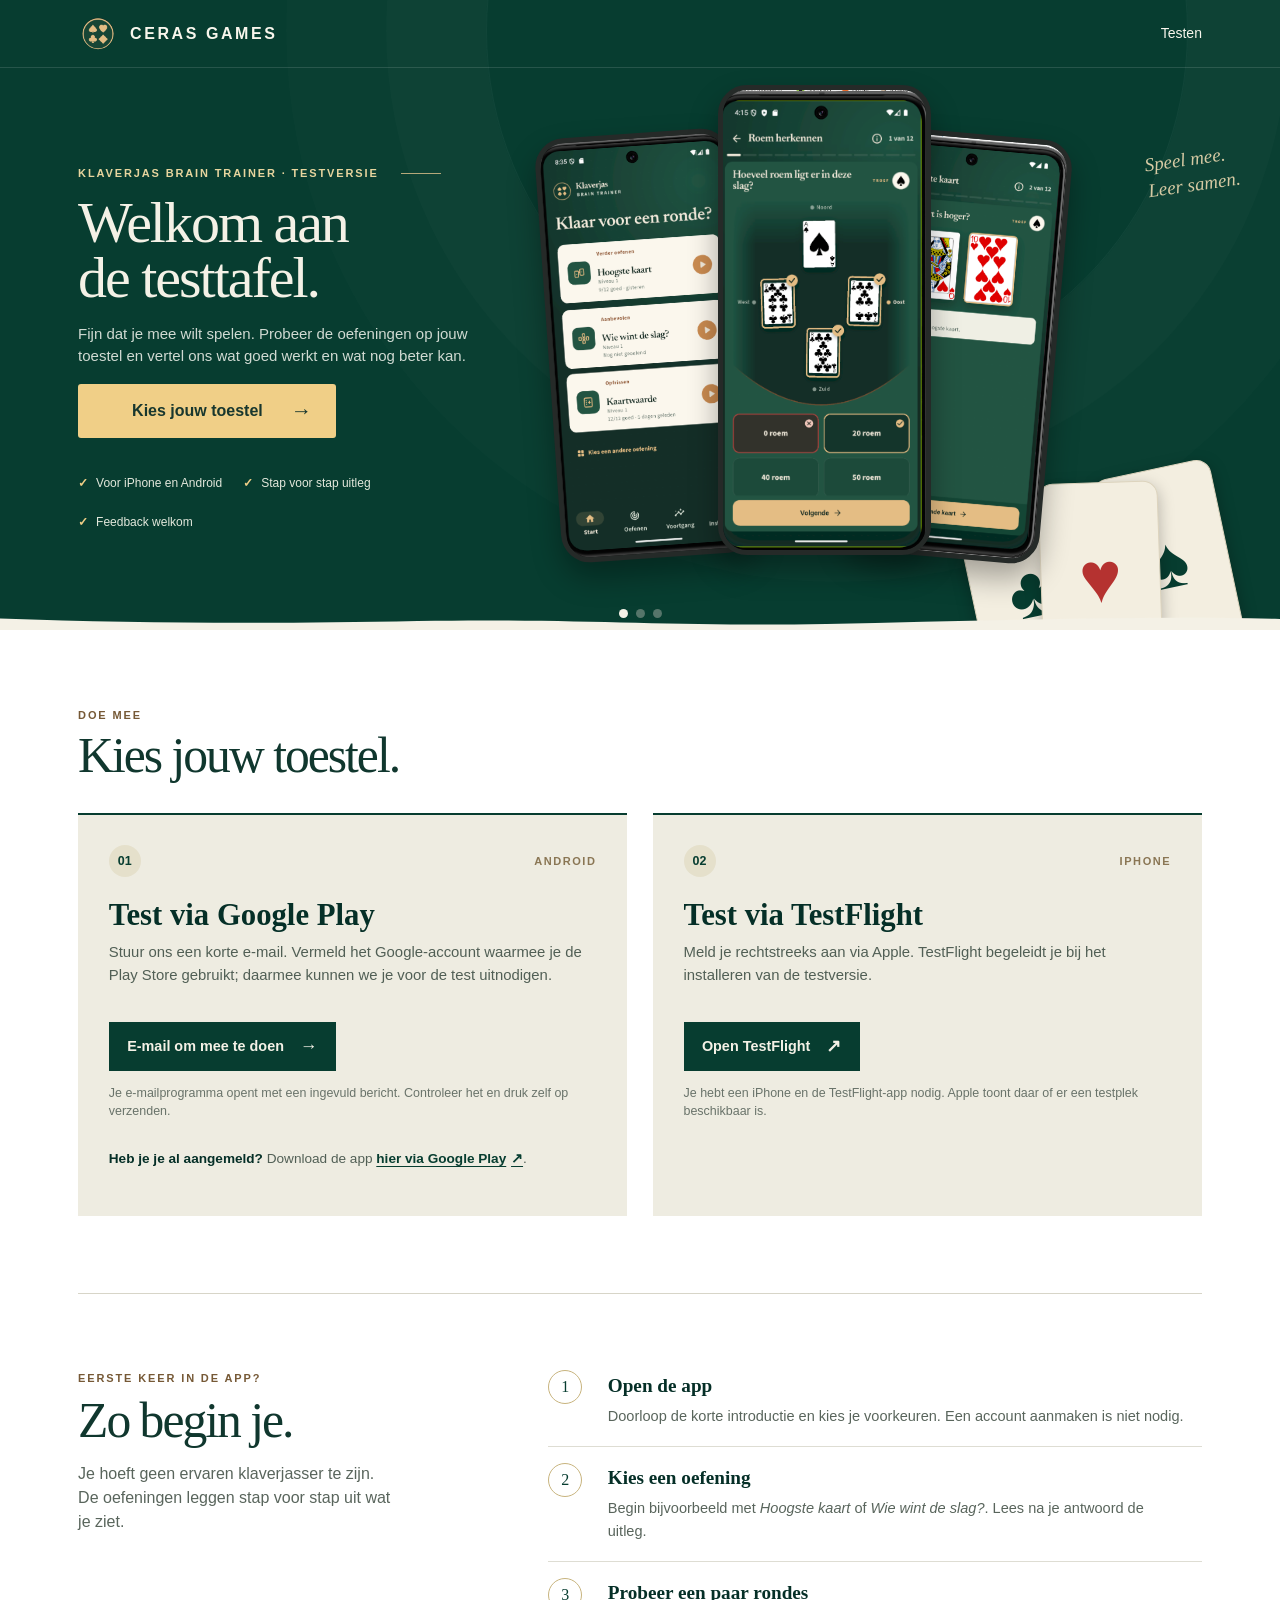
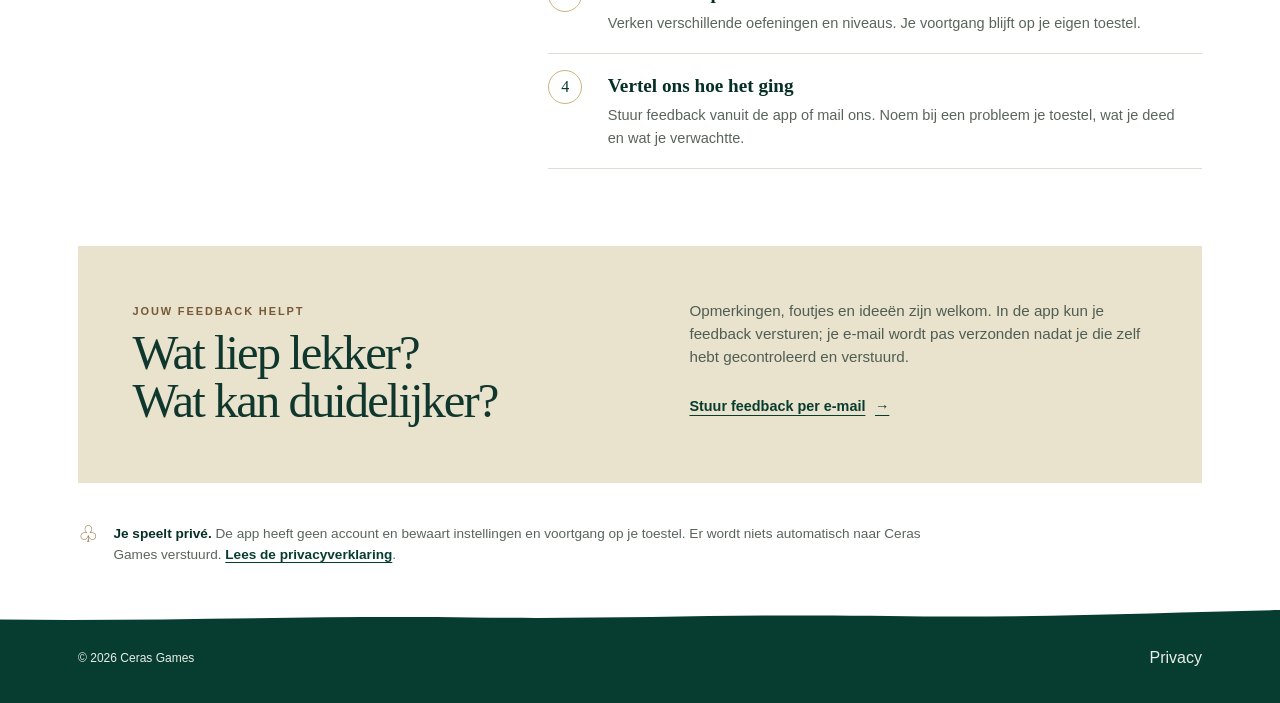
==== commit e37115a4: "Keep Android and make Apple test iPhone-only" ====
--- a/testen/index.html
+++ b/testen/index.html
@@ -3,7 +3,7 @@
   <head>
     <meta charset="utf-8">
     <meta name="viewport" content="width=device-width, initial-scale=1">
-    <meta name="description" content="Welkom bij de test van Klaverjas Brain Trainer. Meld je aan voor Android via e-mail of doe mee via TestFlight op iPhone en iPad.">
+    <meta name="description" content="Welkom bij de test van Klaverjas Brain Trainer. Meld je aan voor Android via e-mail of doe mee via TestFlight op iPhone.">
     <meta name="theme-color" content="#073d30">
     <title>Test mee — Klaverjas Brain Trainer | Ceras Games</title>
     <link rel="icon" type="image/png" sizes="512x512" href="../assets/app-icon.png">
@@ -28,7 +28,7 @@
             <p class="intro">Fijn dat je mee wilt spelen. Probeer de oefeningen op jouw toestel en vertel ons wat goed werkt en wat nog beter kan.</p>
             <a class="primary" href="#aanmelden">Kies jouw toestel <span aria-hidden="true">→</span></a>
             <ul class="benefits" aria-label="Wat je als tester kunt verwachten">
-              <li>Voor iOS en Android</li>
+              <li>Voor iPhone en Android</li>
               <li>Stap voor stap uitleg</li>
               <li>Feedback welkom</li>
             </ul>
@@ -59,11 +59,11 @@
             <p class="option-download"><strong>Heb je je al aangemeld?</strong> Download de app <a href="https://play.google.com/store/apps/details?id=com.cerasgames.klaverjasbraintrainer" target="_blank" rel="noopener noreferrer">hier via Google Play <span aria-hidden="true">↗</span></a>.</p>
           </article>
           <article class="join-option apple-option">
-            <div class="option-topline"><span class="option-index">02</span><span class="option-platform">IPHONE &amp; IPAD</span></div>
+            <div class="option-topline"><span class="option-index">02</span><span class="option-platform">IPHONE</span></div>
             <h3>Test via TestFlight</h3>
             <p>Meld je rechtstreeks aan via Apple. TestFlight begeleidt je bij het installeren van de testversie.</p>
             <a class="option-button" href="https://testflight.apple.com/join/pzFWkw8M" target="_blank" rel="noopener noreferrer">Open TestFlight <span aria-hidden="true">↗</span></a>
-            <p class="option-footnote">Je hebt een iPhone of iPad en de TestFlight-app nodig. Apple toont daar of er een testplek beschikbaar is.</p>
+            <p class="option-footnote">Je hebt een iPhone en de TestFlight-app nodig. Apple toont daar of er een testplek beschikbaar is.</p>
           </article>
         </div>
       </section>
--- a/testen/testen.css
+++ b/testen/testen.css
@@ -20,14 +20,14 @@
 }
 .join-options { display: grid; grid-template-columns: repeat(2, minmax(0, 1fr)); gap: clamp(1.25rem, 2vw, 1.6rem); margin-top: 2rem; }
 .join-option { display: flex; min-height: 330px; flex-direction: column; align-items: flex-start; padding: clamp(1.3rem, 2.4vw, 2rem); border-top: 2px solid var(--test-green); background: #eeece1; }
-.apple-option { border-color: #bb8544; }
+.apple-option { border-color: var(--test-green); }
 .option-topline { display: flex; width: 100%; align-items: center; justify-content: space-between; color: #8a7654; font-size: .69rem; font-weight: 750; letter-spacing: .14em; }
 .option-index { display: grid; width: 32px; height: 32px; place-items: center; border-radius: 50%; background: #e5e0cb; color: var(--test-green); font-size: .78rem; letter-spacing: 0; }
 .join-option h3 { margin: 1.35rem 0 .5rem; color: var(--test-deep); font-family: Georgia, "Times New Roman", serif; font-size: clamp(1.45rem, 2.4vw, 2rem); line-height: 1.1; }
 .join-option > p { max-width: 31rem; margin: 0 0 1rem; color: #515f55; font-size: .93rem; line-height: 1.55; }
-.option-button { display: inline-flex; min-height: 49px; align-items: center; justify-content: space-between; gap: 1rem; margin-top: auto; padding: 0 1.15rem; background: var(--test-green); color: var(--test-cream); font-size: .9rem; font-weight: 720; text-decoration: none; transition: gap .2s ease, background .2s ease; }
+.option-button { display: inline-flex; min-height: 49px; align-items: center; justify-content: space-between; gap: 1rem; margin-top: 1.2rem; padding: 0 1.15rem; background: var(--test-green); color: var(--test-cream); font-size: .9rem; font-weight: 720; text-decoration: none; transition: gap .2s ease, background .2s ease; }
 .option-button:hover { gap: 1.4rem; background: var(--test-deep); }
-.apple-option .option-button { background: #b77b37; color: #fffaf0; }
+.apple-option .option-button { background: var(--test-green); color: var(--test-cream); }
 .option-button span { font-size: 1.1rem; }
 .option-footnote { margin-top: .8rem !important; color: #69736a !important; font-size: .78rem !important; line-height: 1.45 !important; }
 .option-download { margin-top: .75rem !important; font-size: .85rem !important; }
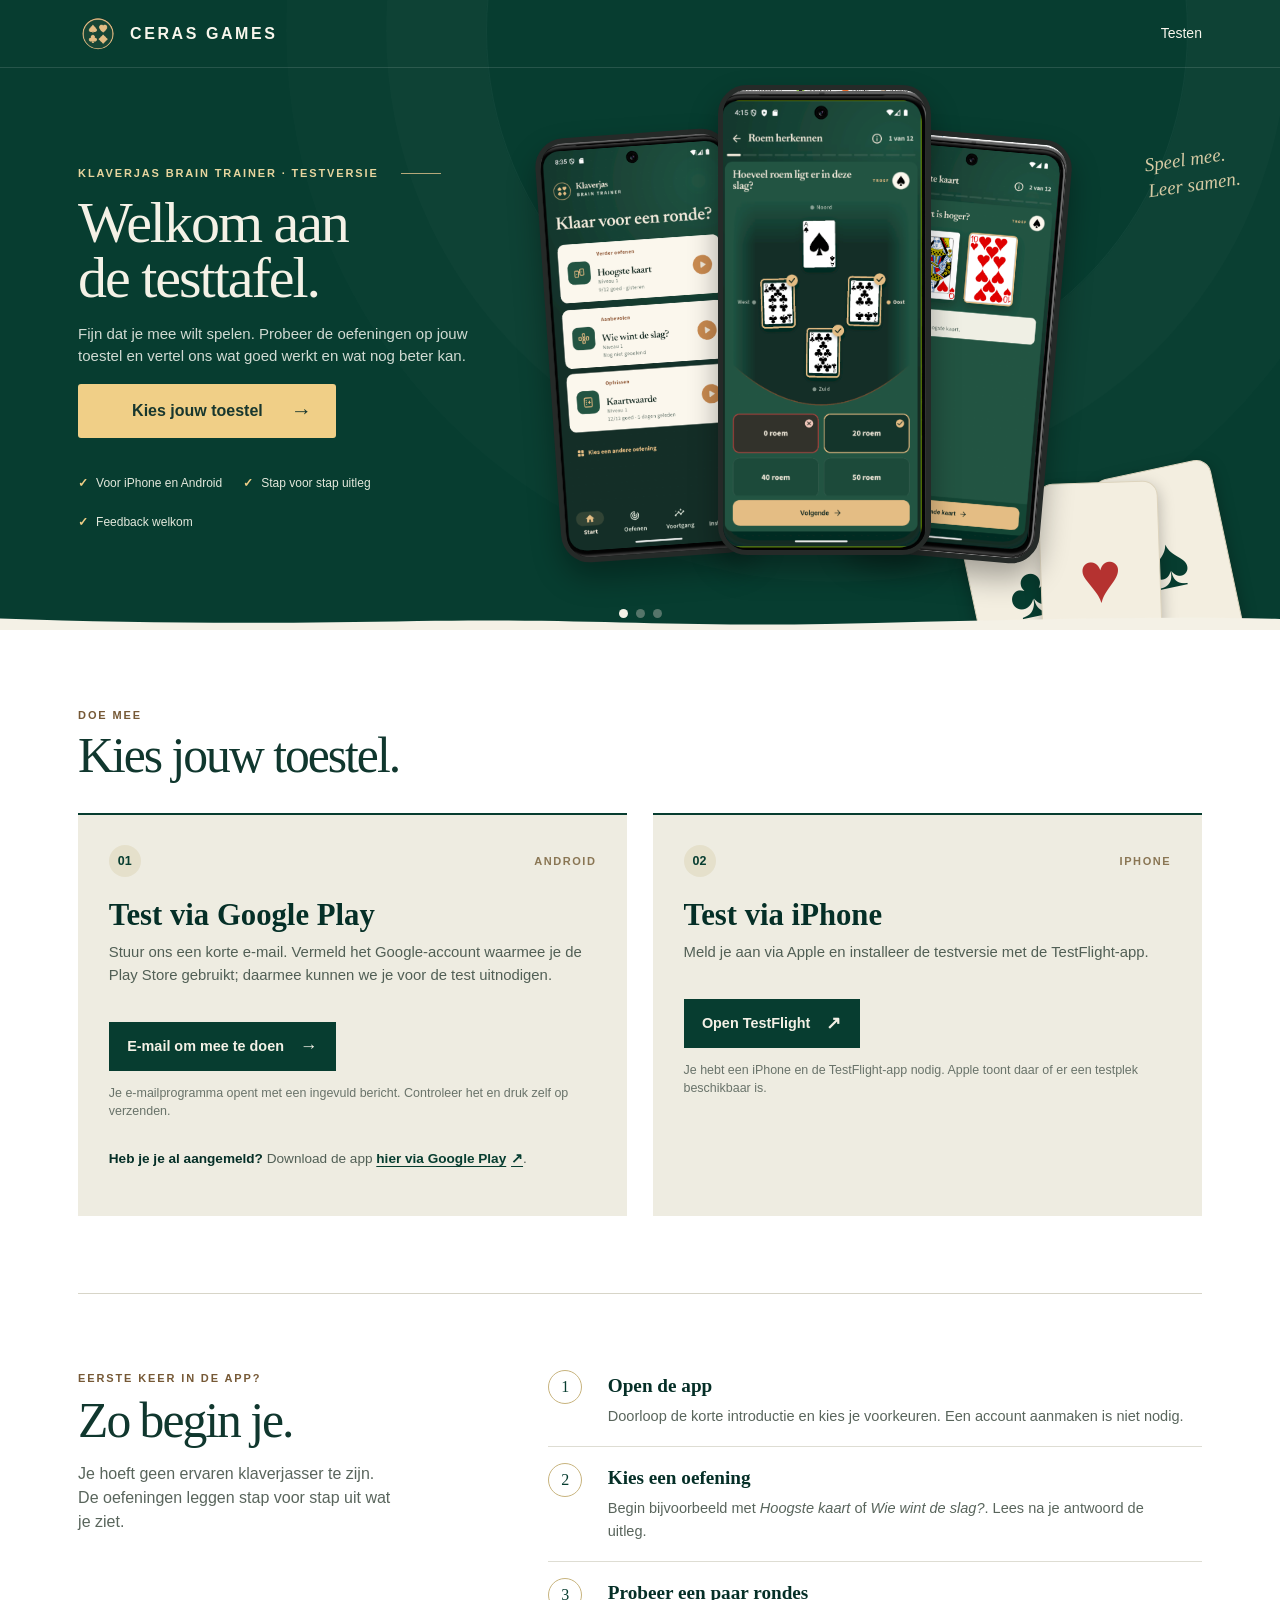
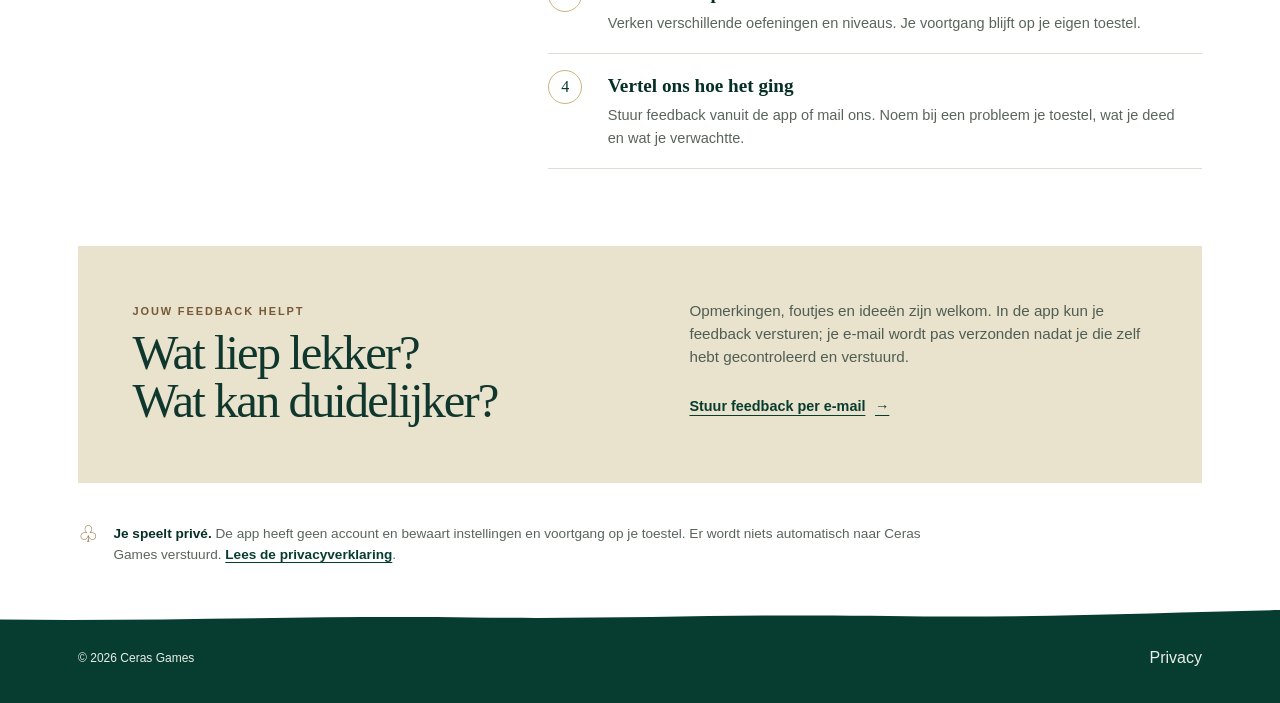
==== commit 59f7a444: "Clarify iPhone test signup" ====
--- a/testen/index.html
+++ b/testen/index.html
@@ -60,8 +60,8 @@
           </article>
           <article class="join-option apple-option">
             <div class="option-topline"><span class="option-index">02</span><span class="option-platform">IPHONE</span></div>
-            <h3>Test via TestFlight</h3>
-            <p>Meld je rechtstreeks aan via Apple. TestFlight begeleidt je bij het installeren van de testversie.</p>
+            <h3>Test via iPhone</h3>
+            <p>Meld je aan via Apple en installeer de testversie met de TestFlight-app.</p>
             <a class="option-button" href="https://testflight.apple.com/join/pzFWkw8M" target="_blank" rel="noopener noreferrer">Open TestFlight <span aria-hidden="true">↗</span></a>
             <p class="option-footnote">Je hebt een iPhone en de TestFlight-app nodig. Apple toont daar of er een testplek beschikbaar is.</p>
           </article>
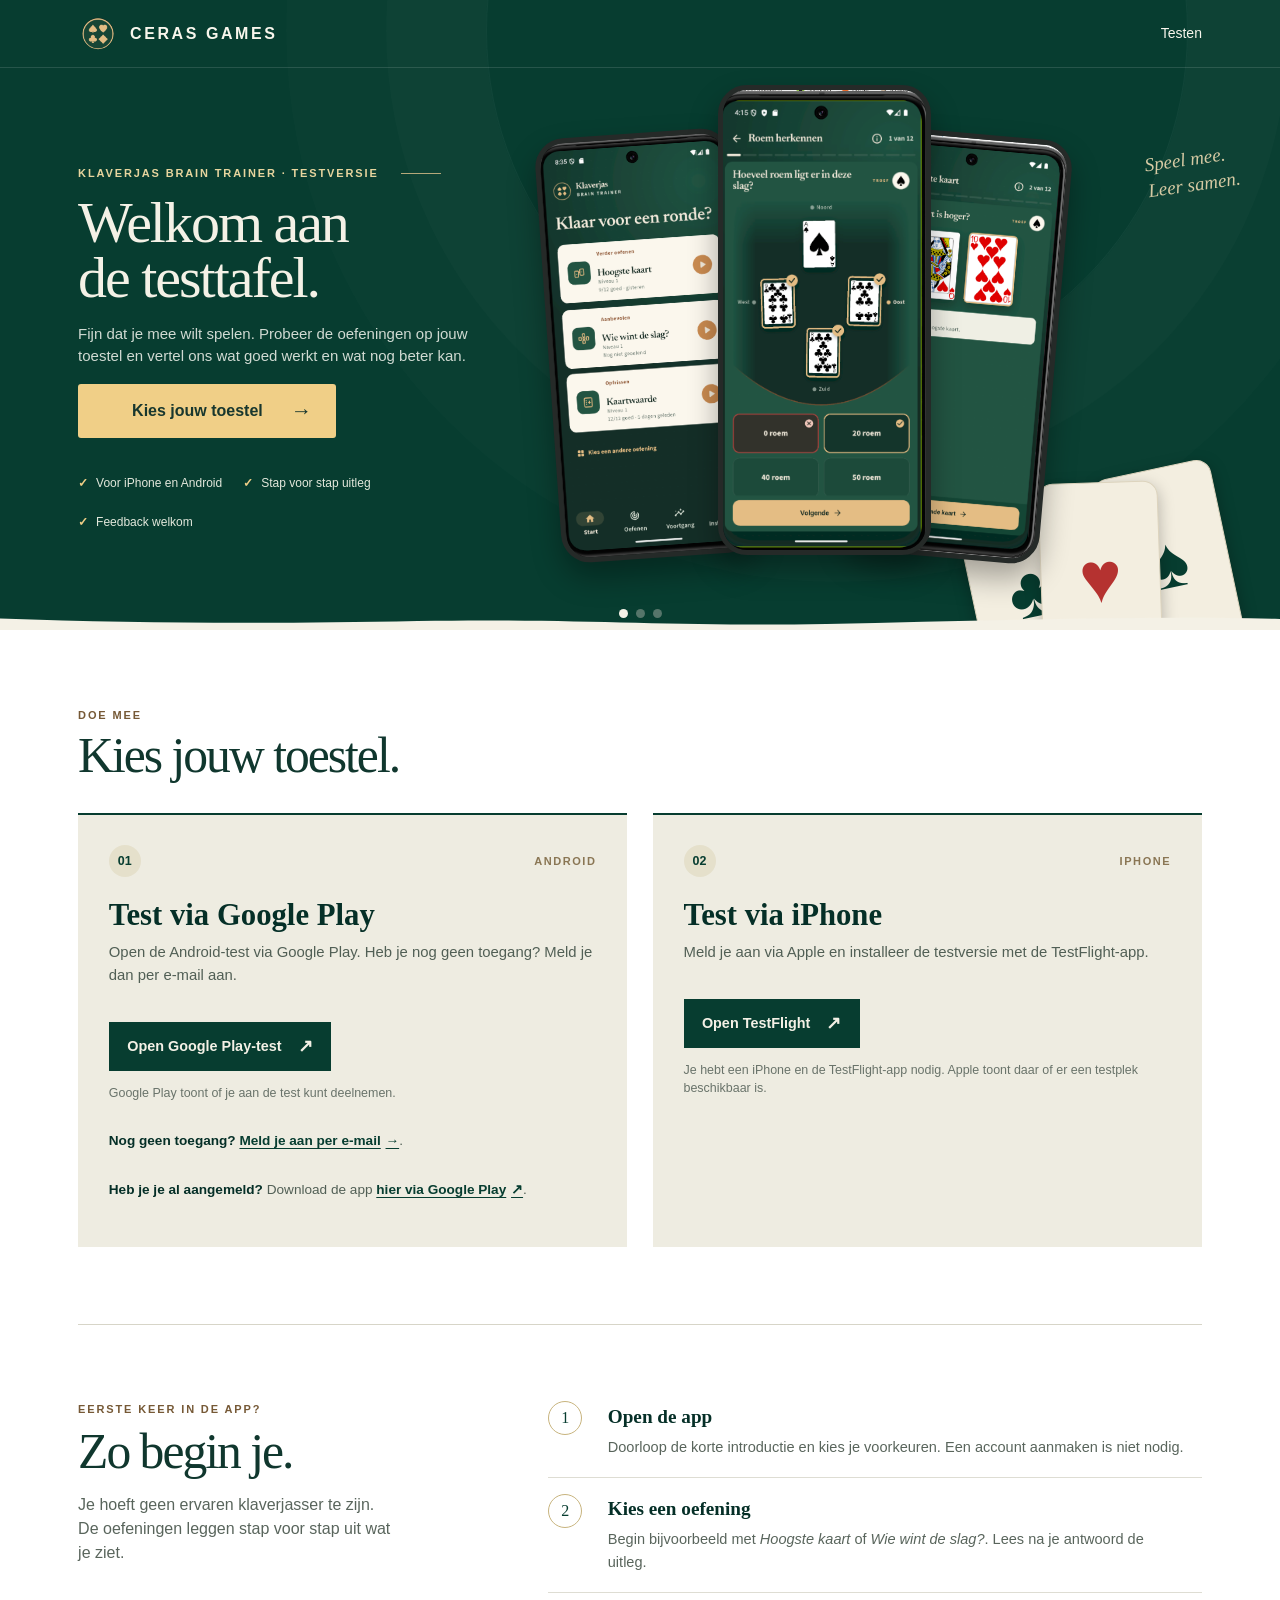
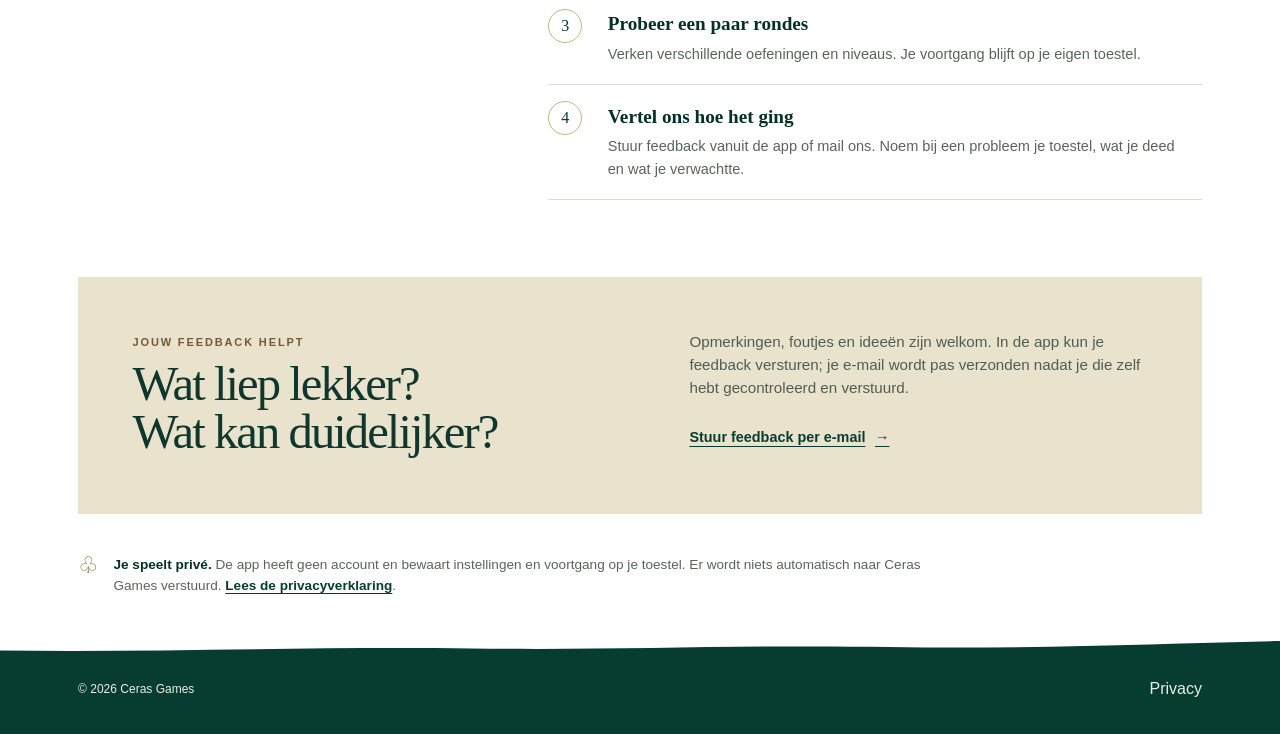
==== commit 2a8b796d: "Update Android test signup links and email copy" ====
--- a/testen/index.html
+++ b/testen/index.html
@@ -3,7 +3,7 @@
   <head>
     <meta charset="utf-8">
     <meta name="viewport" content="width=device-width, initial-scale=1">
-    <meta name="description" content="Welkom bij de test van Klaverjas Brain Trainer. Meld je aan voor Android via e-mail of doe mee via TestFlight op iPhone.">
+    <meta name="description" content="Welkom bij de test van Klaverjas Brain Trainer. Doe mee via Google Play op Android of via TestFlight op iPhone.">
     <meta name="theme-color" content="#073d30">
     <title>Test mee — Klaverjas Brain Trainer | Ceras Games</title>
     <link rel="icon" type="image/png" sizes="512x512" href="../assets/app-icon.png">
@@ -53,9 +53,10 @@
           <article class="join-option android-option">
             <div class="option-topline"><span class="option-index">01</span><span class="option-platform">ANDROID</span></div>
             <h3>Test via Google Play</h3>
-            <p>Stuur ons een korte e-mail. Vermeld het Google-account waarmee je de Play Store gebruikt; daarmee kunnen we je voor de test uitnodigen.</p>
-            <a class="option-button" href="mailto:info@cerasgames.com?subject=Aanmelden%20Android-test%20Klaverjas%20Brain%20Trainer&amp;body=Hoi%20Ceras%20Games%2C%0D%0A%0D%0AIk%20wil%20me%20aanmelden%20voor%20de%20Android-test%20van%20Klaverjas%20Brain%20Trainer.%0D%0A%0D%0AE-mailadres%20van%20mijn%20Google%20Play-account%3A%20%0D%0AToestel%20(optioneel)%3A%20%0D%0A%0D%0AGroet%2C">E-mail om mee te doen <span aria-hidden="true">→</span></a>
-            <p class="option-footnote">Je e-mailprogramma opent met een ingevuld bericht. Controleer het en druk zelf op verzenden.</p>
+            <p>Open de Android-test via Google Play. Heb je nog geen toegang? Meld je dan per e-mail aan.</p>
+            <a class="option-button" href="https://play.google.com/apps/testing/com.cerasgames.klaverjasbraintrainer" target="_blank" rel="noopener noreferrer">Open Google Play-test <span aria-hidden="true">↗</span></a>
+            <p class="option-footnote">Google Play toont of je aan de test kunt deelnemen.</p>
+            <p class="option-download"><strong>Nog geen toegang?</strong> <a href="mailto:info@cerasgames.com?subject=Aanmelden%20Android-test%20Klaverjas%20Brain%20Trainer&amp;body=Hoi%20Ceras%20Games%2C%0D%0A%0D%0AIk%20wil%20graag%20meedoen%20aan%20de%20Android-test%20van%20Klaverjas%20Brain%20Trainer.%0D%0A%0D%0AE-mailadres%20van%20mijn%20Google-account%20(alleen%20als%20dit%20anders%20is%20dan%20het%20afzenderadres)%3A%0D%0A%0D%0AGroet!">Meld je aan per e-mail <span aria-hidden="true">→</span></a>.</p>
             <p class="option-download"><strong>Heb je je al aangemeld?</strong> Download de app <a href="https://play.google.com/store/apps/details?id=com.cerasgames.klaverjasbraintrainer" target="_blank" rel="noopener noreferrer">hier via Google Play <span aria-hidden="true">↗</span></a>.</p>
           </article>
           <article class="join-option apple-option">
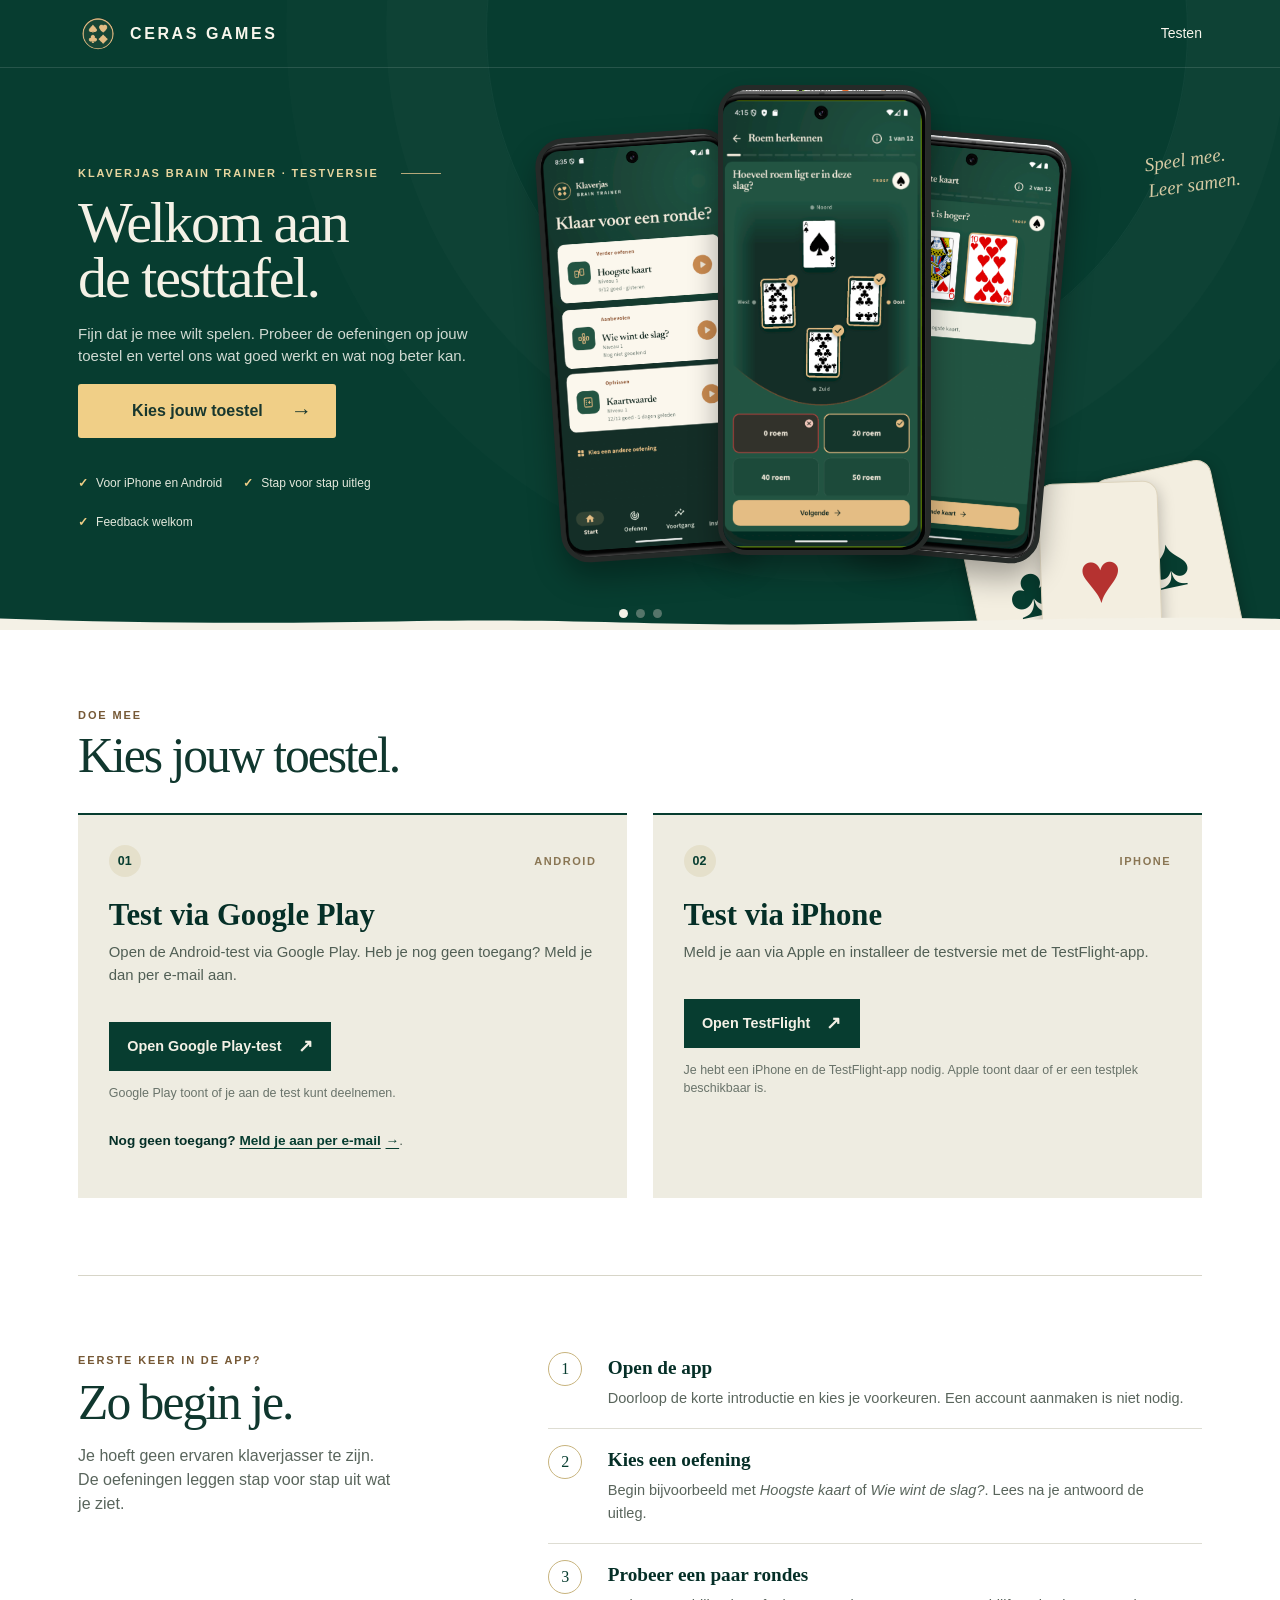
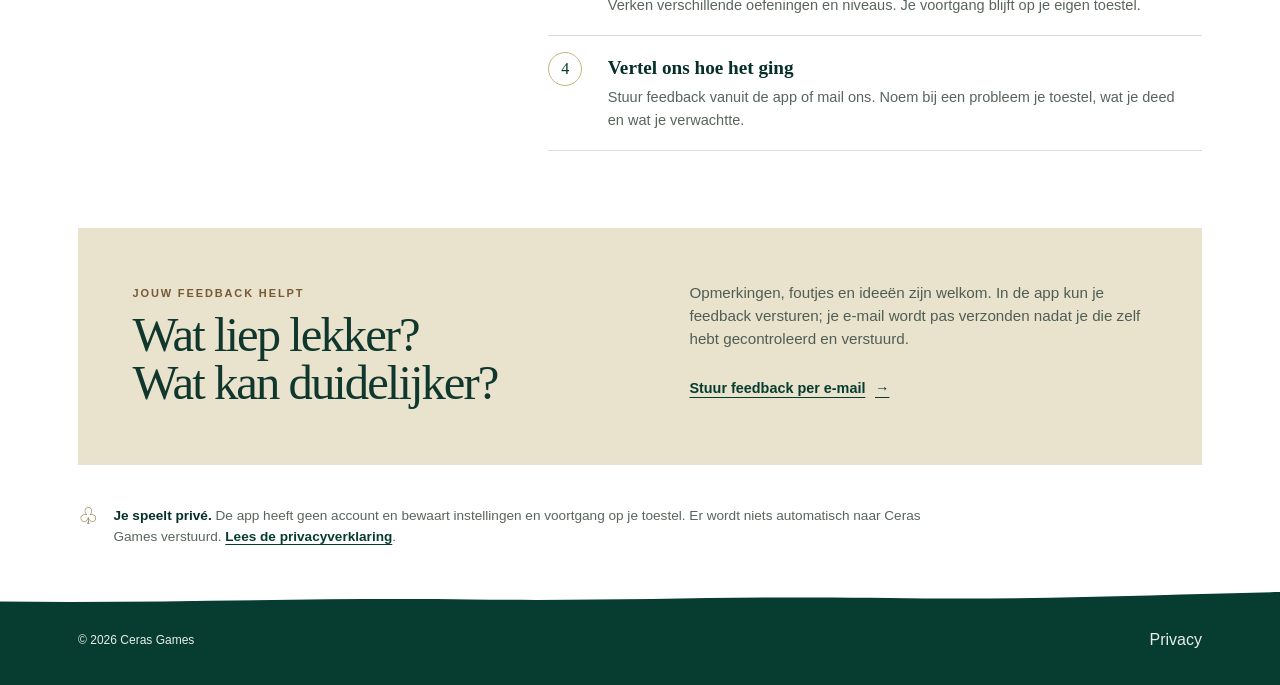
==== commit 180a315e: "Remove duplicate Android Play Store link" ====
--- a/testen/index.html
+++ b/testen/index.html
@@ -57,7 +57,6 @@
             <a class="option-button" href="https://play.google.com/apps/testing/com.cerasgames.klaverjasbraintrainer" target="_blank" rel="noopener noreferrer">Open Google Play-test <span aria-hidden="true">↗</span></a>
             <p class="option-footnote">Google Play toont of je aan de test kunt deelnemen.</p>
             <p class="option-download"><strong>Nog geen toegang?</strong> <a href="mailto:info@cerasgames.com?subject=Aanmelden%20Android-test%20Klaverjas%20Brain%20Trainer&amp;body=Hoi%20Ceras%20Games%2C%0D%0A%0D%0AIk%20wil%20graag%20meedoen%20aan%20de%20Android-test%20van%20Klaverjas%20Brain%20Trainer.%0D%0A%0D%0AE-mailadres%20van%20mijn%20Google-account%20(alleen%20als%20dit%20anders%20is%20dan%20het%20afzenderadres)%3A%0D%0A%0D%0AGroet!">Meld je aan per e-mail <span aria-hidden="true">→</span></a>.</p>
-            <p class="option-download"><strong>Heb je je al aangemeld?</strong> Download de app <a href="https://play.google.com/store/apps/details?id=com.cerasgames.klaverjasbraintrainer" target="_blank" rel="noopener noreferrer">hier via Google Play <span aria-hidden="true">↗</span></a>.</p>
           </article>
           <article class="join-option apple-option">
             <div class="option-topline"><span class="option-index">02</span><span class="option-platform">IPHONE</span></div>
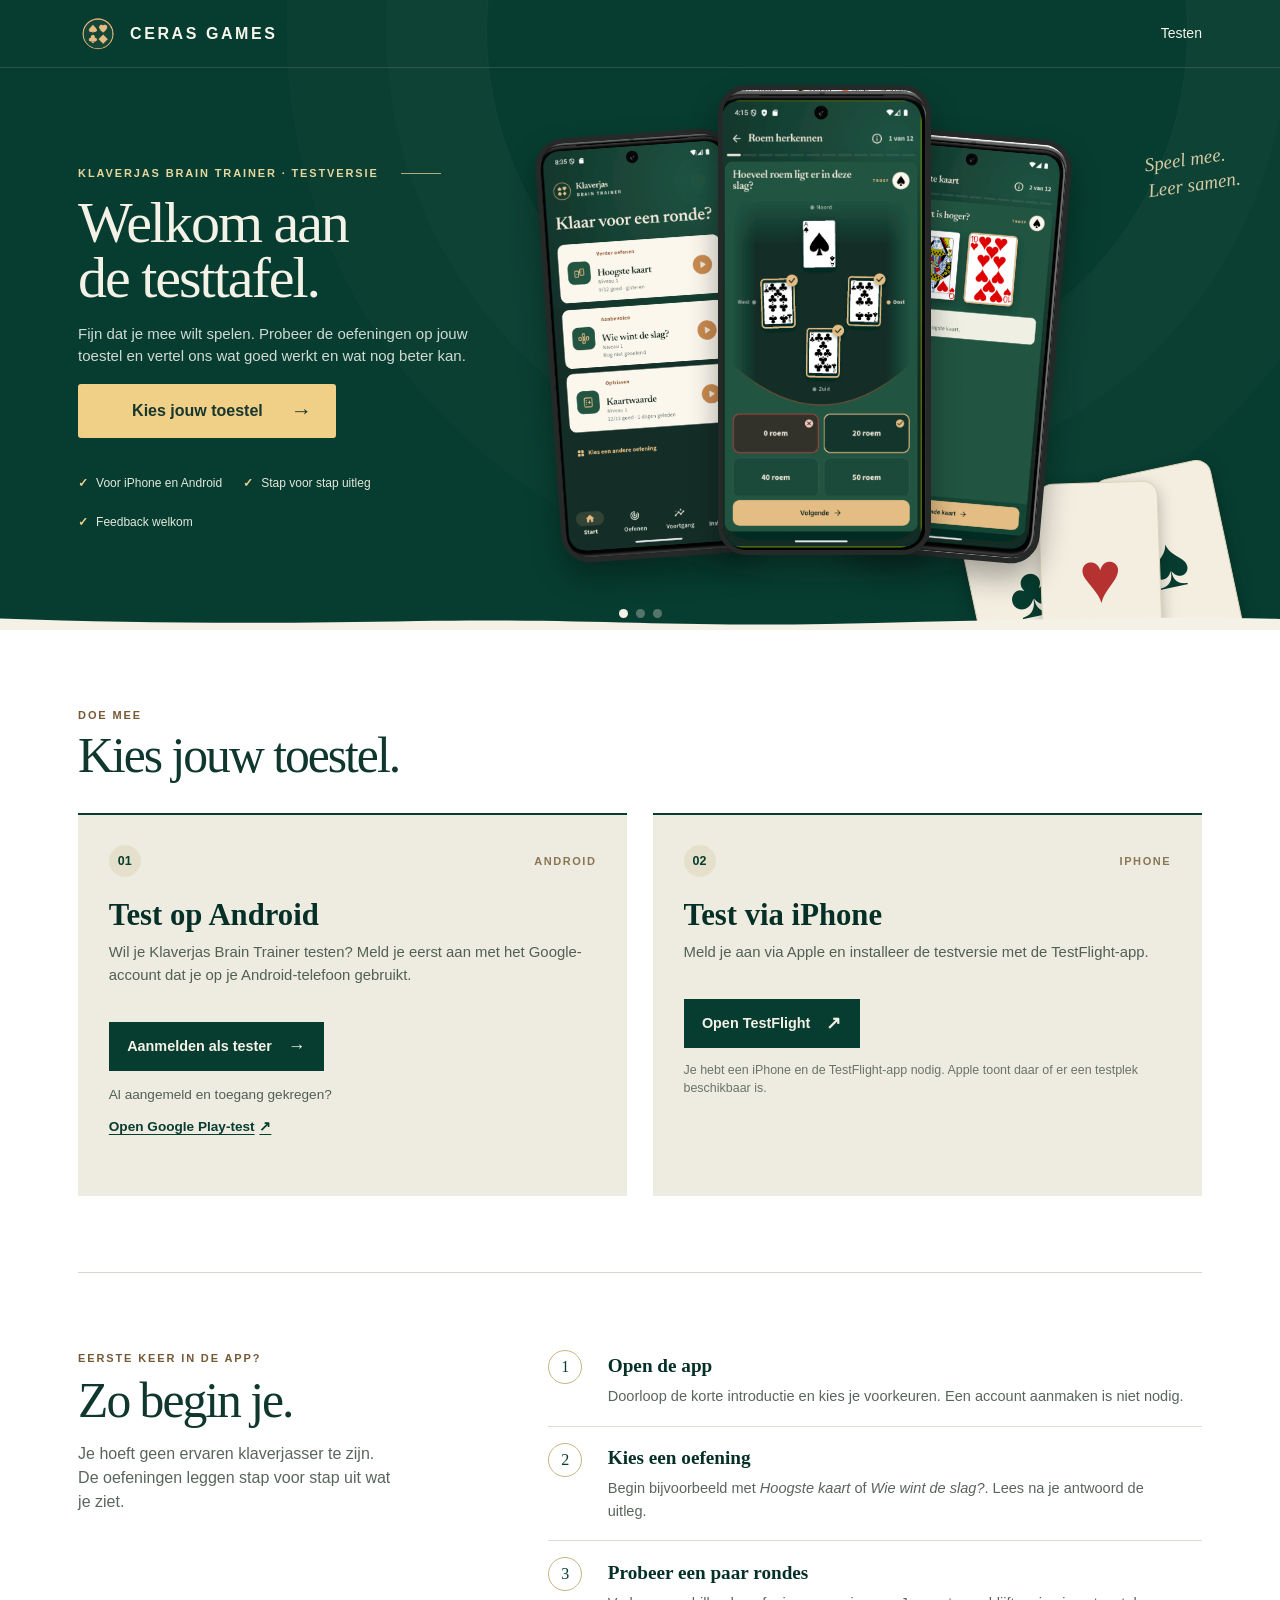
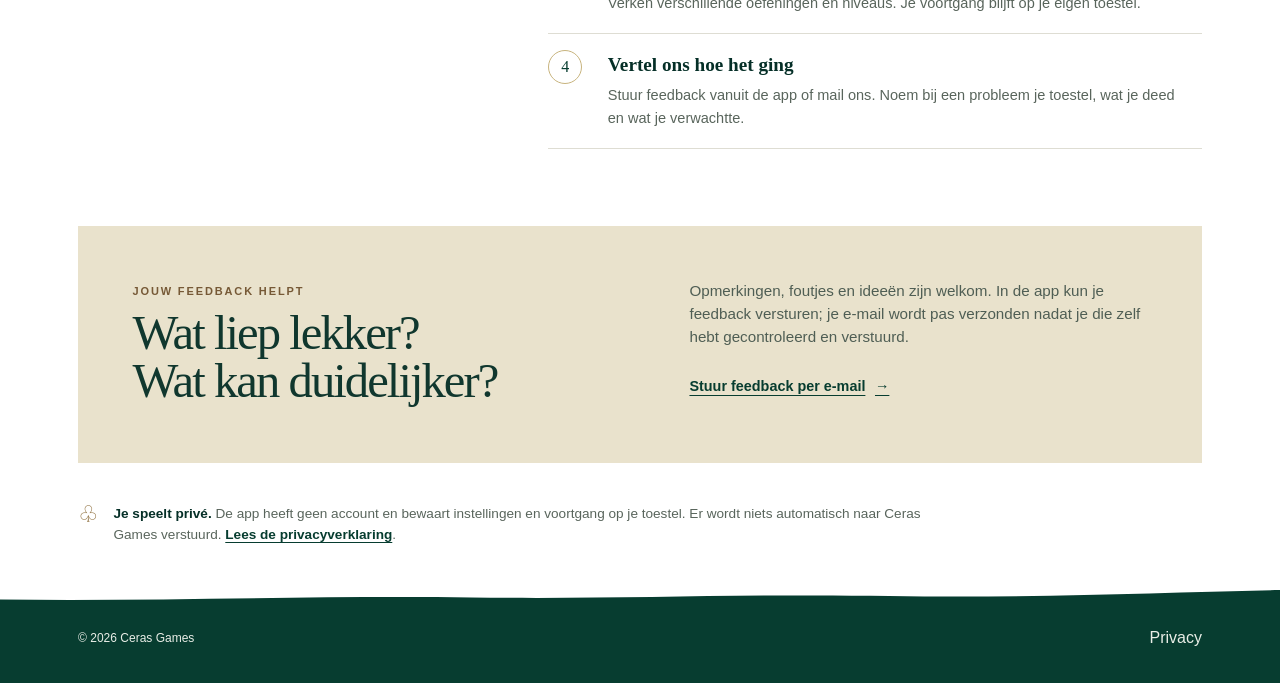
==== commit 8727ae5e: "Make Android tester signup the primary action" ====
--- a/testen/index.html
+++ b/testen/index.html
@@ -52,11 +52,10 @@
         <div class="join-options">
           <article class="join-option android-option">
             <div class="option-topline"><span class="option-index">01</span><span class="option-platform">ANDROID</span></div>
-            <h3>Test via Google Play</h3>
-            <p>Open de Android-test via Google Play. Heb je nog geen toegang? Meld je dan per e-mail aan.</p>
-            <a class="option-button" href="https://play.google.com/apps/testing/com.cerasgames.klaverjasbraintrainer" target="_blank" rel="noopener noreferrer">Open Google Play-test <span aria-hidden="true">↗</span></a>
-            <p class="option-footnote">Google Play toont of je aan de test kunt deelnemen.</p>
-            <p class="option-download"><strong>Nog geen toegang?</strong> <a href="mailto:info@cerasgames.com?subject=Aanmelden%20Android-test%20Klaverjas%20Brain%20Trainer&amp;body=Hoi%20Ceras%20Games%2C%0D%0A%0D%0AIk%20wil%20graag%20meedoen%20aan%20de%20Android-test%20van%20Klaverjas%20Brain%20Trainer.%0D%0A%0D%0AE-mailadres%20van%20mijn%20Google-account%20(alleen%20als%20dit%20anders%20is%20dan%20het%20afzenderadres)%3A%0D%0A%0D%0AGroet!">Meld je aan per e-mail <span aria-hidden="true">→</span></a>.</p>
+            <h3>Test op Android</h3>
+            <p>Wil je Klaverjas Brain Trainer testen? Meld je eerst aan met het Google-account dat je op je Android-telefoon gebruikt.</p>
+            <a class="option-button" href="mailto:info@cerasgames.com?subject=Aanmelden%20Android-test%20Klaverjas%20Brain%20Trainer&amp;body=Hoi%20Ceras%20Games%2C%0D%0A%0D%0AIk%20wil%20graag%20meedoen%20aan%20de%20Android-test%20van%20Klaverjas%20Brain%20Trainer.%0D%0A%0D%0AE-mailadres%20van%20mijn%20Google-account%20(alleen%20als%20dit%20anders%20is%20dan%20het%20afzenderadres)%3A%0D%0A%0D%0AGroet!">Aanmelden als tester <span aria-hidden="true">→</span></a>
+            <p class="option-returning"><span>Al aangemeld en toegang gekregen?</span><a href="https://play.google.com/apps/testing/com.cerasgames.klaverjasbraintrainer" target="_blank" rel="noopener noreferrer">Open Google Play-test <span aria-hidden="true">↗</span></a></p>
           </article>
           <article class="join-option apple-option">
             <div class="option-topline"><span class="option-index">02</span><span class="option-platform">IPHONE</span></div>
--- a/testen/testen.css
+++ b/testen/testen.css
@@ -30,9 +30,9 @@
 .apple-option .option-button { background: var(--test-green); color: var(--test-cream); }
 .option-button span { font-size: 1.1rem; }
 .option-footnote { margin-top: .8rem !important; color: #69736a !important; font-size: .78rem !important; line-height: 1.45 !important; }
-.option-download { margin-top: .75rem !important; font-size: .85rem !important; }
-.option-download strong { color: var(--test-deep); }
-.option-download a { display: inline-flex; align-items: center; gap: .3rem; color: var(--test-green); font-weight: 750; text-underline-offset: .2em; }
+.option-returning { margin-top: .8rem !important; font-size: .85rem !important; }
+.option-returning > span { display: block; }
+.option-returning a { display: inline-flex; min-height: 44px; align-items: center; gap: .3rem; color: var(--test-green); font-weight: 750; text-underline-offset: .2em; }
 
 .tester-onboarding { display: grid; grid-template-columns: minmax(230px, .72fr) minmax(0, 1.28fr); gap: clamp(2.5rem, 8vw, 7rem); padding-block: clamp(3rem, 6vw, 5rem); border-top: 1px solid #d7d5c8; }
 .onboarding-intro h2 { margin: .65rem 0 1rem; }
